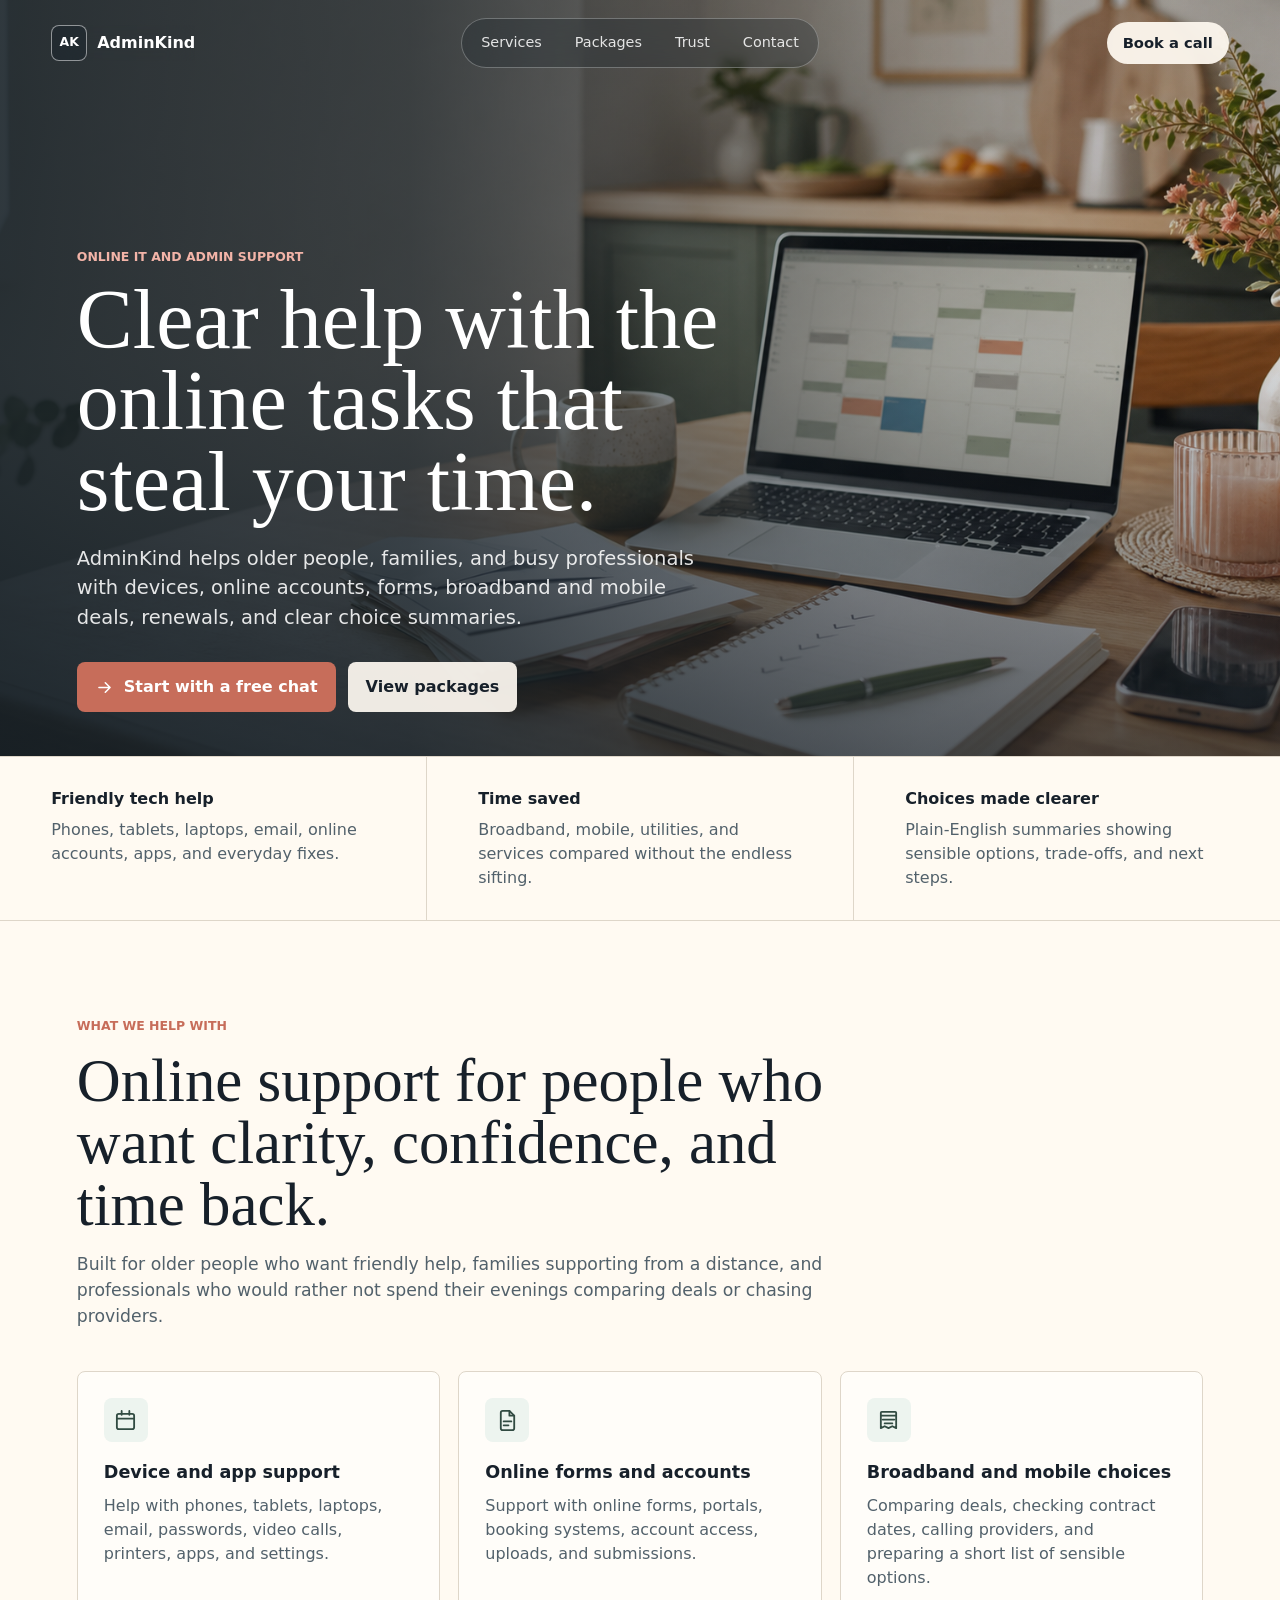
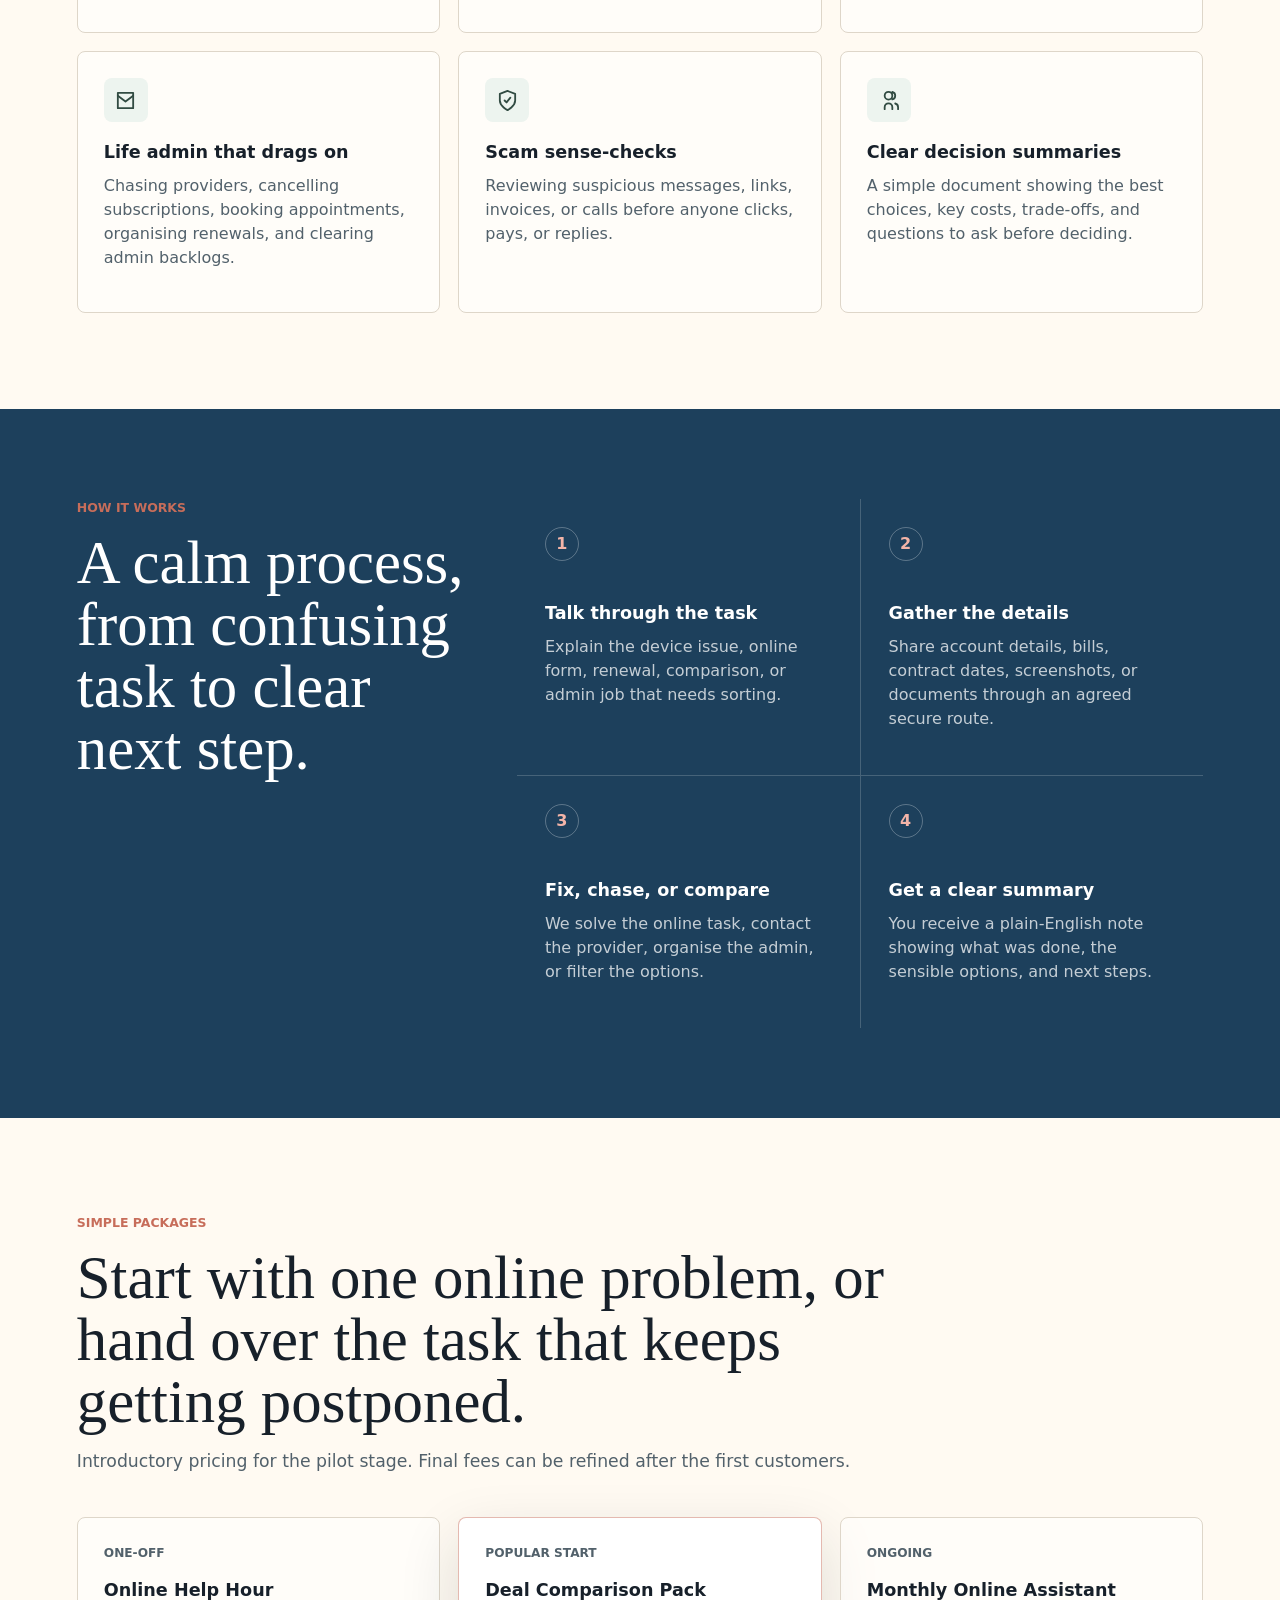
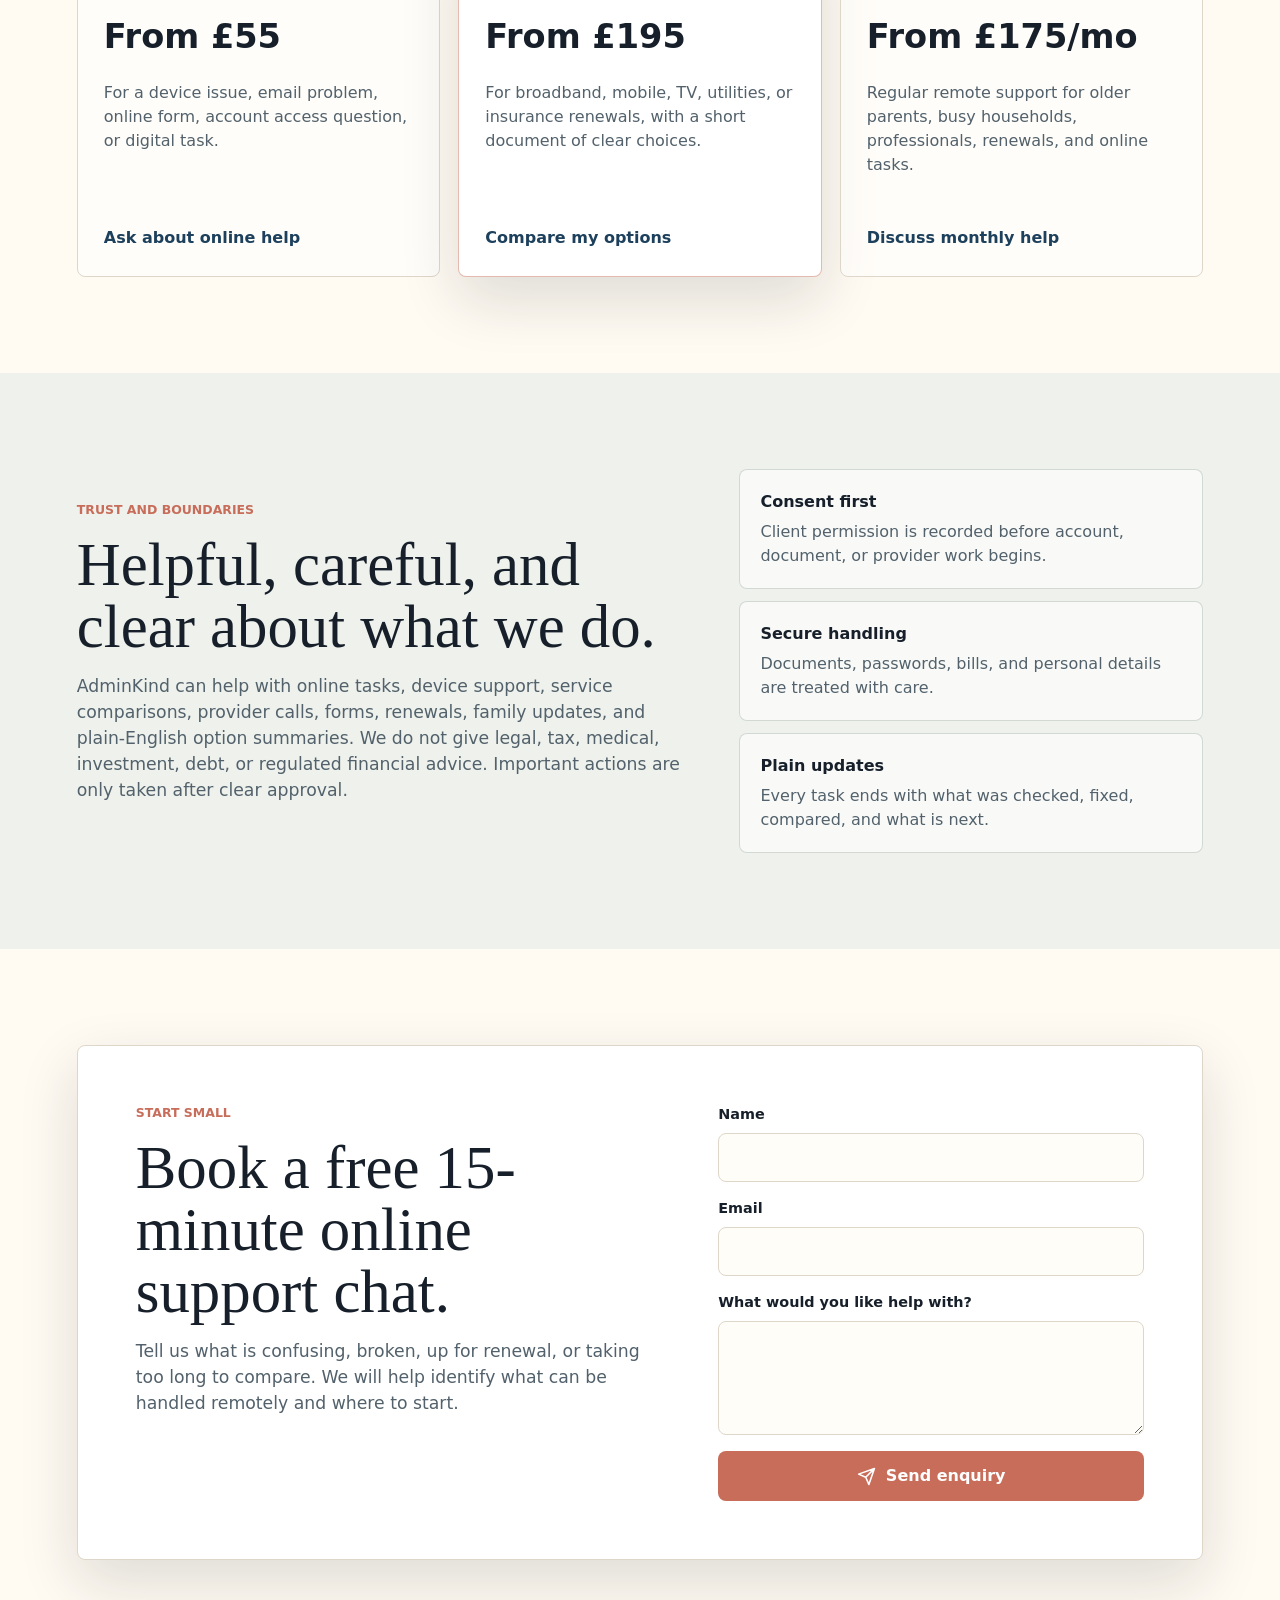
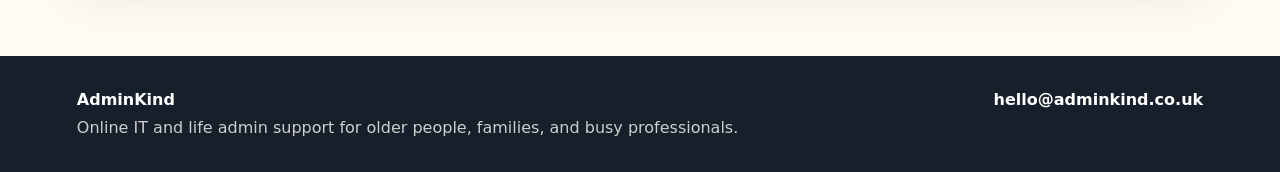
==== index.html @ 2eb8a272 "Add files via upload" ====
<!doctype html>
<html lang="en">
  <head>
    <meta charset="utf-8" />
    <meta name="viewport" content="width=device-width, initial-scale=1" />
    <meta
      name="description"
      content="AdminKind provides clear online IT and life admin support for older people, families, and busy professionals, helping with devices, online accounts, forms, broadband and mobile comparisons, renewals, and plain-English choice summaries."
    />
    <title>AdminKind | Online IT and life admin support</title>
    <link rel="stylesheet" href="styles.css" />
  </head>
  <body>
    <header class="site-header">
      <a class="brand" href="#top" aria-label="AdminKind home">
        <span class="brand-mark">AK</span>
        <span>AdminKind</span>
      </a>
      <nav class="nav-links" aria-label="Primary navigation">
        <a href="#services">Services</a>
        <a href="#packages">Packages</a>
        <a href="#trust">Trust</a>
        <a href="#contact">Contact</a>
      </nav>
      <a class="nav-cta" href="#contact">Book a call</a>
    </header>

    <main id="top">
      <section class="hero" aria-labelledby="hero-title">
        <div class="hero-media" aria-hidden="true">
          <img src="assets/hero-admin-workspace.png" alt="" />
        </div>
        <div class="hero-overlay"></div>
        <div class="hero-content">
          <p class="eyebrow">Online IT and admin support</p>
          <h1 id="hero-title">Clear help with the online tasks that steal your time.</h1>
          <p class="hero-copy">
            AdminKind helps older people, families, and busy professionals with devices,
            online accounts, forms, broadband and mobile deals, renewals, and clear choice summaries.
          </p>
          <div class="hero-actions" aria-label="Main actions">
            <a class="button primary" href="#contact">
              <svg viewBox="0 0 24 24" aria-hidden="true">
                <path d="M5 12h14M13 6l6 6-6 6" />
              </svg>
              Start with a free chat
            </a>
            <a class="button secondary" href="#packages">View packages</a>
          </div>
        </div>
      </section>

      <section class="intro-band" aria-label="Service summary">
        <div class="intro-item">
          <strong>Friendly tech help</strong>
          <span>Phones, tablets, laptops, email, online accounts, apps, and everyday fixes.</span>
        </div>
        <div class="intro-item">
          <strong>Time saved</strong>
          <span>Broadband, mobile, utilities, and services compared without the endless sifting.</span>
        </div>
        <div class="intro-item">
          <strong>Choices made clearer</strong>
          <span>Plain-English summaries showing sensible options, trade-offs, and next steps.</span>
        </div>
      </section>

      <section class="section" id="services">
        <div class="section-heading">
          <p class="eyebrow">What we help with</p>
          <h2>Online support for people who want clarity, confidence, and time back.</h2>
          <p>
            Built for older people who want friendly help, families supporting from a distance,
            and professionals who would rather not spend their evenings comparing deals or chasing providers.
          </p>
        </div>
        <div class="service-grid">
          <article class="service-card">
            <span class="service-icon">
              <svg viewBox="0 0 24 24" aria-hidden="true"><path d="M8 2v4M16 2v4M3 10h18M5 5h14a2 2 0 0 1 2 2v12a2 2 0 0 1-2 2H5a2 2 0 0 1-2-2V7a2 2 0 0 1 2-2Z" /></svg>
            </span>
            <h3>Device and app support</h3>
            <p>Help with phones, tablets, laptops, email, passwords, video calls, printers, apps, and settings.</p>
          </article>
          <article class="service-card">
            <span class="service-icon">
              <svg viewBox="0 0 24 24" aria-hidden="true"><path d="M14 2H7a2 2 0 0 0-2 2v16a2 2 0 0 0 2 2h10a2 2 0 0 0 2-2V7Z" /><path d="M14 2v5h5M8 13h8M8 17h5" /></svg>
            </span>
            <h3>Online forms and accounts</h3>
            <p>Support with online forms, portals, booking systems, account access, uploads, and submissions.</p>
          </article>
          <article class="service-card">
            <span class="service-icon">
              <svg viewBox="0 0 24 24" aria-hidden="true"><path d="M4 7h16M6 11h12M8 15h8M5 3h14a1 1 0 0 1 1 1v16l-4-2-4 2-4-2-4 2V4a1 1 0 0 1 1-1Z" /></svg>
            </span>
            <h3>Broadband and mobile choices</h3>
            <p>Comparing deals, checking contract dates, calling providers, and preparing a short list of sensible options.</p>
          </article>
          <article class="service-card">
            <span class="service-icon">
              <svg viewBox="0 0 24 24" aria-hidden="true"><path d="M4 4h16v16H4z" /><path d="m4 7 8 6 8-6" /></svg>
            </span>
            <h3>Life admin that drags on</h3>
            <p>Chasing providers, cancelling subscriptions, booking appointments, organising renewals, and clearing admin backlogs.</p>
          </article>
          <article class="service-card">
            <span class="service-icon">
              <svg viewBox="0 0 24 24" aria-hidden="true"><path d="M12 22s8-4 8-10V5l-8-3-8 3v7c0 6 8 10 8 10Z" /><path d="m9 12 2 2 4-5" /></svg>
            </span>
            <h3>Scam sense-checks</h3>
            <p>Reviewing suspicious messages, links, invoices, or calls before anyone clicks, pays, or replies.</p>
          </article>
          <article class="service-card">
            <span class="service-icon">
              <svg viewBox="0 0 24 24" aria-hidden="true"><path d="M16 21v-2a4 4 0 0 0-8 0v2M12 11a4 4 0 1 0 0-8 4 4 0 0 0 0 8ZM22 21v-2a4 4 0 0 0-3-3.87M16 3.13a4 4 0 0 1 0 7.75" /></svg>
            </span>
            <h3>Clear decision summaries</h3>
            <p>A simple document showing the best choices, key costs, trade-offs, and questions to ask before deciding.</p>
          </article>
        </div>
      </section>

      <section class="process-band" aria-labelledby="process-title">
        <div class="section-heading compact">
          <p class="eyebrow">How it works</p>
          <h2 id="process-title">A calm process, from confusing task to clear next step.</h2>
        </div>
        <div class="steps">
          <div class="step">
            <span>1</span>
            <h3>Talk through the task</h3>
            <p>Explain the device issue, online form, renewal, comparison, or admin job that needs sorting.</p>
          </div>
          <div class="step">
            <span>2</span>
            <h3>Gather the details</h3>
            <p>Share account details, bills, contract dates, screenshots, or documents through an agreed secure route.</p>
          </div>
          <div class="step">
            <span>3</span>
            <h3>Fix, chase, or compare</h3>
            <p>We solve the online task, contact the provider, organise the admin, or filter the options.</p>
          </div>
          <div class="step">
            <span>4</span>
            <h3>Get a clear summary</h3>
            <p>You receive a plain-English note showing what was done, the sensible options, and next steps.</p>
          </div>
        </div>
      </section>

      <section class="section" id="packages">
        <div class="section-heading">
          <p class="eyebrow">Simple packages</p>
          <h2>Start with one online problem, or hand over the task that keeps getting postponed.</h2>
          <p>Introductory pricing for the pilot stage. Final fees can be refined after the first customers.</p>
        </div>
        <div class="pricing-grid">
          <article class="price-card">
            <p class="package-label">One-off</p>
            <h3>Online Help Hour</h3>
            <p class="price">From £55</p>
            <p>For a device issue, email problem, online form, account access question, or digital task.</p>
            <a class="text-link" href="#contact">Ask about online help</a>
          </article>
          <article class="price-card featured">
            <p class="package-label">Popular start</p>
            <h3>Deal Comparison Pack</h3>
            <p class="price">From £195</p>
            <p>For broadband, mobile, TV, utilities, or insurance renewals, with a short document of clear choices.</p>
            <a class="text-link" href="#contact">Compare my options</a>
          </article>
          <article class="price-card">
            <p class="package-label">Ongoing</p>
            <h3>Monthly Online Assistant</h3>
            <p class="price">From £175/mo</p>
            <p>Regular remote support for older parents, busy households, professionals, renewals, and online tasks.</p>
            <a class="text-link" href="#contact">Discuss monthly help</a>
          </article>
        </div>
      </section>

      <section class="trust-band" id="trust">
        <div class="trust-copy">
          <p class="eyebrow">Trust and boundaries</p>
          <h2>Helpful, careful, and clear about what we do.</h2>
          <p>
            AdminKind can help with online tasks, device support, service comparisons, provider calls,
            forms, renewals, family updates, and plain-English option summaries. We do not give legal, tax, medical,
            investment, debt, or regulated financial advice. Important actions are only taken after clear approval.
          </p>
        </div>
        <div class="trust-list" aria-label="Trust principles">
          <div>
            <strong>Consent first</strong>
            <span>Client permission is recorded before account, document, or provider work begins.</span>
          </div>
          <div>
            <strong>Secure handling</strong>
            <span>Documents, passwords, bills, and personal details are treated with care.</span>
          </div>
          <div>
            <strong>Plain updates</strong>
            <span>Every task ends with what was checked, fixed, compared, and what is next.</span>
          </div>
        </div>
      </section>

      <section class="section contact-section" id="contact">
        <div class="contact-panel">
          <div>
            <p class="eyebrow">Start small</p>
            <h2>Book a free 15-minute online support chat.</h2>
            <p>
              Tell us what is confusing, broken, up for renewal, or taking too long to compare.
              We will help identify what can be handled remotely and where to start.
            </p>
          </div>
          <form class="contact-form" action="mailto:hello@adminkind.co.uk" method="post" enctype="text/plain">
            <label>
              Name
              <input type="text" name="name" autocomplete="name" required />
            </label>
            <label>
              Email
              <input type="email" name="email" autocomplete="email" required />
            </label>
            <label>
              What would you like help with?
              <textarea name="message" rows="4" required></textarea>
            </label>
            <button class="button primary" type="submit">
              <svg viewBox="0 0 24 24" aria-hidden="true">
                <path d="M22 2 11 13M22 2l-7 20-4-9-9-4Z" />
              </svg>
              Send enquiry
            </button>
          </form>
        </div>
      </section>
    </main>

    <footer class="site-footer">
      <div>
        <strong>AdminKind</strong>
        <span>Online IT and life admin support for older people, families, and busy professionals.</span>
      </div>
      <a href="mailto:hello@adminkind.co.uk">hello@adminkind.co.uk</a>
    </footer>
  </body>
</html>
---- styles.css ----
:root {
  --ink: #17202a;
  --muted: #52616b;
  --soft: #f5f1eb;
  --paper: #fffaf2;
  --sage: #637c70;
  --sage-dark: #314b42;
  --blue: #1d405c;
  --coral: #c76d5a;
  --line: #ded6c9;
  --white: #ffffff;
  --shadow: 0 22px 60px rgba(23, 32, 42, 0.14);
}

* {
  box-sizing: border-box;
}

html {
  scroll-behavior: smooth;
}

body {
  margin: 0;
  color: var(--ink);
  background: var(--paper);
  font-family: Inter, ui-sans-serif, system-ui, -apple-system, BlinkMacSystemFont, "Segoe UI", sans-serif;
  line-height: 1.5;
}

img,
svg {
  display: block;
}

a {
  color: inherit;
  text-decoration: none;
}

.site-header {
  position: fixed;
  top: 0;
  left: 0;
  z-index: 10;
  display: grid;
  grid-template-columns: 1fr auto 1fr;
  align-items: center;
  width: 100%;
  padding: 18px clamp(18px, 4vw, 54px);
  color: var(--white);
}

.brand,
.nav-links,
.nav-cta {
  backdrop-filter: blur(16px);
}

.brand {
  justify-self: start;
  display: inline-flex;
  align-items: center;
  gap: 10px;
  font-weight: 750;
}

.brand-mark {
  display: grid;
  place-items: center;
  width: 36px;
  height: 36px;
  border: 1px solid rgba(255, 255, 255, 0.5);
  background: rgba(23, 32, 42, 0.38);
  border-radius: 8px;
  font-size: 0.78rem;
}

.nav-links {
  display: flex;
  gap: 5px;
  padding: 5px;
  border: 1px solid rgba(255, 255, 255, 0.28);
  background: rgba(23, 32, 42, 0.28);
  border-radius: 999px;
}

.nav-links a {
  padding: 8px 14px;
  border-radius: 999px;
  color: rgba(255, 255, 255, 0.86);
  font-size: 0.9rem;
}

.nav-links a:hover {
  background: rgba(255, 255, 255, 0.16);
  color: var(--white);
}

.nav-cta {
  justify-self: end;
  padding: 10px 16px;
  background: rgba(255, 250, 242, 0.93);
  color: var(--ink);
  border-radius: 999px;
  font-size: 0.92rem;
  font-weight: 750;
}

.hero {
  position: relative;
  display: grid;
  align-items: end;
  min-height: 84vh;
  padding: 124px clamp(20px, 6vw, 82px) 44px;
  overflow: hidden;
  isolation: isolate;
}

.hero-media,
.hero-media img,
.hero-overlay {
  position: absolute;
  inset: 0;
}

.hero-media {
  z-index: -3;
}

.hero-media img {
  width: 100%;
  height: 100%;
  object-fit: cover;
}

.hero-overlay {
  z-index: -2;
  background:
    linear-gradient(90deg, rgba(20, 30, 36, 0.88) 0%, rgba(20, 30, 36, 0.76) 32%, rgba(20, 30, 36, 0.28) 72%, rgba(20, 30, 36, 0.14) 100%),
    linear-gradient(0deg, rgba(23, 32, 42, 0.62), rgba(23, 32, 42, 0.04) 52%);
}

.hero-content {
  max-width: 760px;
  color: var(--white);
}

.eyebrow {
  margin: 0 0 14px;
  color: var(--coral);
  font-size: 0.78rem;
  font-weight: 800;
  letter-spacing: 0;
  text-transform: uppercase;
}

.hero .eyebrow {
  color: #f3b4a8;
}

h1,
h2,
h3,
p {
  margin-top: 0;
}

h1 {
  max-width: 700px;
  margin-bottom: 22px;
  font-family: Georgia, "Times New Roman", serif;
  font-size: 5.25rem;
  line-height: 0.96;
  font-weight: 500;
}

h2 {
  margin-bottom: 16px;
  font-family: Georgia, "Times New Roman", serif;
  font-size: 3.8rem;
  line-height: 1.02;
  font-weight: 500;
}

h3 {
  margin-bottom: 10px;
  font-size: 1.1rem;
  line-height: 1.25;
}

.hero-copy {
  max-width: 650px;
  margin-bottom: 30px;
  color: rgba(255, 255, 255, 0.88);
  font-size: 1.22rem;
}

.hero-actions {
  display: flex;
  flex-wrap: wrap;
  gap: 12px;
}

.button {
  display: inline-flex;
  align-items: center;
  justify-content: center;
  gap: 10px;
  min-height: 48px;
  padding: 13px 18px;
  border: 0;
  border-radius: 8px;
  font: inherit;
  font-weight: 800;
  cursor: pointer;
}

.button svg {
  width: 19px;
  height: 19px;
  fill: none;
  stroke: currentColor;
  stroke-width: 2;
  stroke-linecap: round;
  stroke-linejoin: round;
  flex: 0 0 auto;
}

.button.primary {
  background: var(--coral);
  color: var(--white);
}

.button.primary:hover {
  background: #b75f4e;
}

.button.secondary {
  background: rgba(255, 250, 242, 0.92);
  color: var(--ink);
}

.intro-band {
  display: grid;
  grid-template-columns: repeat(3, 1fr);
  gap: 1px;
  background: var(--line);
  border-top: 1px solid var(--line);
  border-bottom: 1px solid var(--line);
}

.intro-item {
  min-height: 132px;
  padding: 30px clamp(20px, 4vw, 54px);
  background: var(--paper);
}

.intro-item strong,
.intro-item span {
  display: block;
}

.intro-item strong {
  margin-bottom: 7px;
  font-size: 1rem;
}

.intro-item span {
  color: var(--muted);
}

.section {
  padding: 96px clamp(20px, 6vw, 82px);
}

.section-heading {
  max-width: 820px;
  margin-bottom: 42px;
}

.section-heading p:not(.eyebrow) {
  color: var(--muted);
  font-size: 1.08rem;
}

.section-heading.compact {
  margin-bottom: 0;
}

.service-grid {
  display: grid;
  grid-template-columns: repeat(3, minmax(0, 1fr));
  gap: 18px;
}

.service-card,
.price-card {
  padding: 26px;
  border: 1px solid var(--line);
  background: rgba(255, 255, 255, 0.48);
  border-radius: 8px;
}

.service-card p,
.price-card p {
  color: var(--muted);
}

.service-icon {
  display: grid;
  place-items: center;
  width: 44px;
  height: 44px;
  margin-bottom: 20px;
  border-radius: 8px;
  background: #edf4ef;
  color: var(--sage-dark);
}

.service-icon svg {
  width: 23px;
  height: 23px;
  fill: none;
  stroke: currentColor;
  stroke-width: 1.9;
  stroke-linecap: round;
  stroke-linejoin: round;
}

.process-band {
  display: grid;
  grid-template-columns: minmax(260px, 0.8fr) minmax(0, 1.4fr);
  gap: 48px;
  padding: 90px clamp(20px, 6vw, 82px);
  background: var(--blue);
  color: var(--white);
}

.process-band .section-heading p:not(.eyebrow) {
  color: rgba(255, 255, 255, 0.75);
}

.steps {
  display: grid;
  grid-template-columns: repeat(2, minmax(0, 1fr));
  gap: 1px;
  background: rgba(255, 255, 255, 0.18);
}

.step {
  min-height: 210px;
  padding: 28px;
  background: var(--blue);
}

.step span {
  display: grid;
  place-items: center;
  width: 34px;
  height: 34px;
  margin-bottom: 42px;
  border: 1px solid rgba(255, 255, 255, 0.28);
  border-radius: 50%;
  color: #f3b4a8;
  font-weight: 850;
}

.step p {
  color: rgba(255, 255, 255, 0.74);
}

.pricing-grid {
  display: grid;
  grid-template-columns: repeat(3, minmax(0, 1fr));
  gap: 18px;
  align-items: stretch;
}

.price-card {
  display: flex;
  flex-direction: column;
  min-height: 360px;
}

.price-card.featured {
  background: var(--white);
  border-color: rgba(199, 109, 90, 0.48);
  box-shadow: var(--shadow);
}

.package-label {
  margin-bottom: 18px;
  color: var(--coral);
  font-size: 0.76rem;
  font-weight: 850;
  letter-spacing: 0;
  text-transform: uppercase;
}

.price {
  margin-bottom: 18px;
  color: var(--ink) !important;
  font-size: 2.1rem;
  font-weight: 800;
}

.text-link {
  display: inline-flex;
  margin-top: auto;
  color: var(--blue);
  font-weight: 800;
}

.text-link:hover {
  color: var(--coral);
}

.trust-band {
  display: grid;
  grid-template-columns: minmax(0, 1.05fr) minmax(280px, 0.8fr);
  gap: 54px;
  align-items: center;
  padding: 96px clamp(20px, 6vw, 82px);
  background: #eef1ec;
}

.trust-copy {
  max-width: 760px;
}

.trust-copy p:not(.eyebrow) {
  color: var(--muted);
  font-size: 1.08rem;
}

.trust-list {
  display: grid;
  gap: 12px;
}

.trust-list div {
  padding: 20px;
  background: rgba(255, 255, 255, 0.64);
  border: 1px solid rgba(99, 124, 112, 0.26);
  border-radius: 8px;
}

.trust-list strong,
.trust-list span {
  display: block;
}

.trust-list strong {
  margin-bottom: 6px;
}

.trust-list span {
  color: var(--muted);
}

.contact-section {
  background: var(--paper);
}

.contact-panel {
  display: grid;
  grid-template-columns: minmax(0, 0.9fr) minmax(300px, 0.72fr);
  gap: 50px;
  align-items: start;
  padding: clamp(24px, 5vw, 58px);
  background: var(--white);
  border: 1px solid var(--line);
  border-radius: 8px;
  box-shadow: var(--shadow);
}

.contact-panel p:not(.eyebrow) {
  color: var(--muted);
  font-size: 1.08rem;
}

.contact-form {
  display: grid;
  gap: 16px;
}

.contact-form label {
  display: grid;
  gap: 7px;
  color: var(--ink);
  font-size: 0.9rem;
  font-weight: 750;
}

.contact-form input,
.contact-form textarea {
  width: 100%;
  border: 1px solid var(--line);
  border-radius: 8px;
  padding: 13px 14px;
  color: var(--ink);
  background: #fffdf8;
  font: inherit;
}

.contact-form input:focus,
.contact-form textarea:focus {
  border-color: var(--sage);
  outline: 3px solid rgba(99, 124, 112, 0.18);
}

.site-footer {
  display: flex;
  justify-content: space-between;
  gap: 20px;
  padding: 32px clamp(20px, 6vw, 82px);
  color: rgba(255, 255, 255, 0.78);
  background: var(--ink);
}

.site-footer div {
  display: grid;
  gap: 4px;
}

.site-footer strong {
  color: var(--white);
}

.site-footer a {
  color: var(--white);
  font-weight: 750;
}

@media (max-width: 900px) {
  .site-header {
    grid-template-columns: 1fr auto;
  }

  .nav-links {
    display: none;
  }

  .hero {
    min-height: 84vh;
    padding-top: 120px;
  }

  h1 {
    font-size: 4.35rem;
  }

  h2 {
    font-size: 3rem;
  }

  .hero-overlay {
    background:
      linear-gradient(90deg, rgba(20, 30, 36, 0.9) 0%, rgba(20, 30, 36, 0.74) 60%, rgba(20, 30, 36, 0.38) 100%),
      linear-gradient(0deg, rgba(23, 32, 42, 0.72), rgba(23, 32, 42, 0.06) 52%);
  }

  .intro-band,
  .service-grid,
  .process-band,
  .pricing-grid,
  .trust-band,
  .contact-panel {
    grid-template-columns: 1fr;
  }

  .process-band {
    gap: 28px;
  }
}

@media (max-width: 620px) {
  .site-header {
    padding: 14px 16px;
  }

  .brand {
    font-size: 0.95rem;
  }

  .brand-mark {
    width: 32px;
    height: 32px;
  }

  .nav-cta {
    padding: 9px 12px;
    font-size: 0.86rem;
  }

  .hero {
    min-height: 84vh;
    padding: 112px 18px 48px;
  }

  h1 {
    font-size: 3rem;
  }

  h2 {
    font-size: 2.15rem;
  }

  .hero-actions,
  .button {
    width: 100%;
  }

  .section,
  .process-band,
  .trust-band {
    padding: 68px 18px;
  }

  .intro-item {
    min-height: auto;
    padding: 24px 18px;
  }

  .service-card,
  .price-card,
  .step {
    padding: 22px;
  }

  .steps {
    grid-template-columns: 1fr;
  }

  .step {
    min-height: auto;
  }

  .step span {
    margin-bottom: 24px;
  }

  .contact-panel {
    padding: 22px;
  }

  .site-footer {
    display: grid;
  }
}
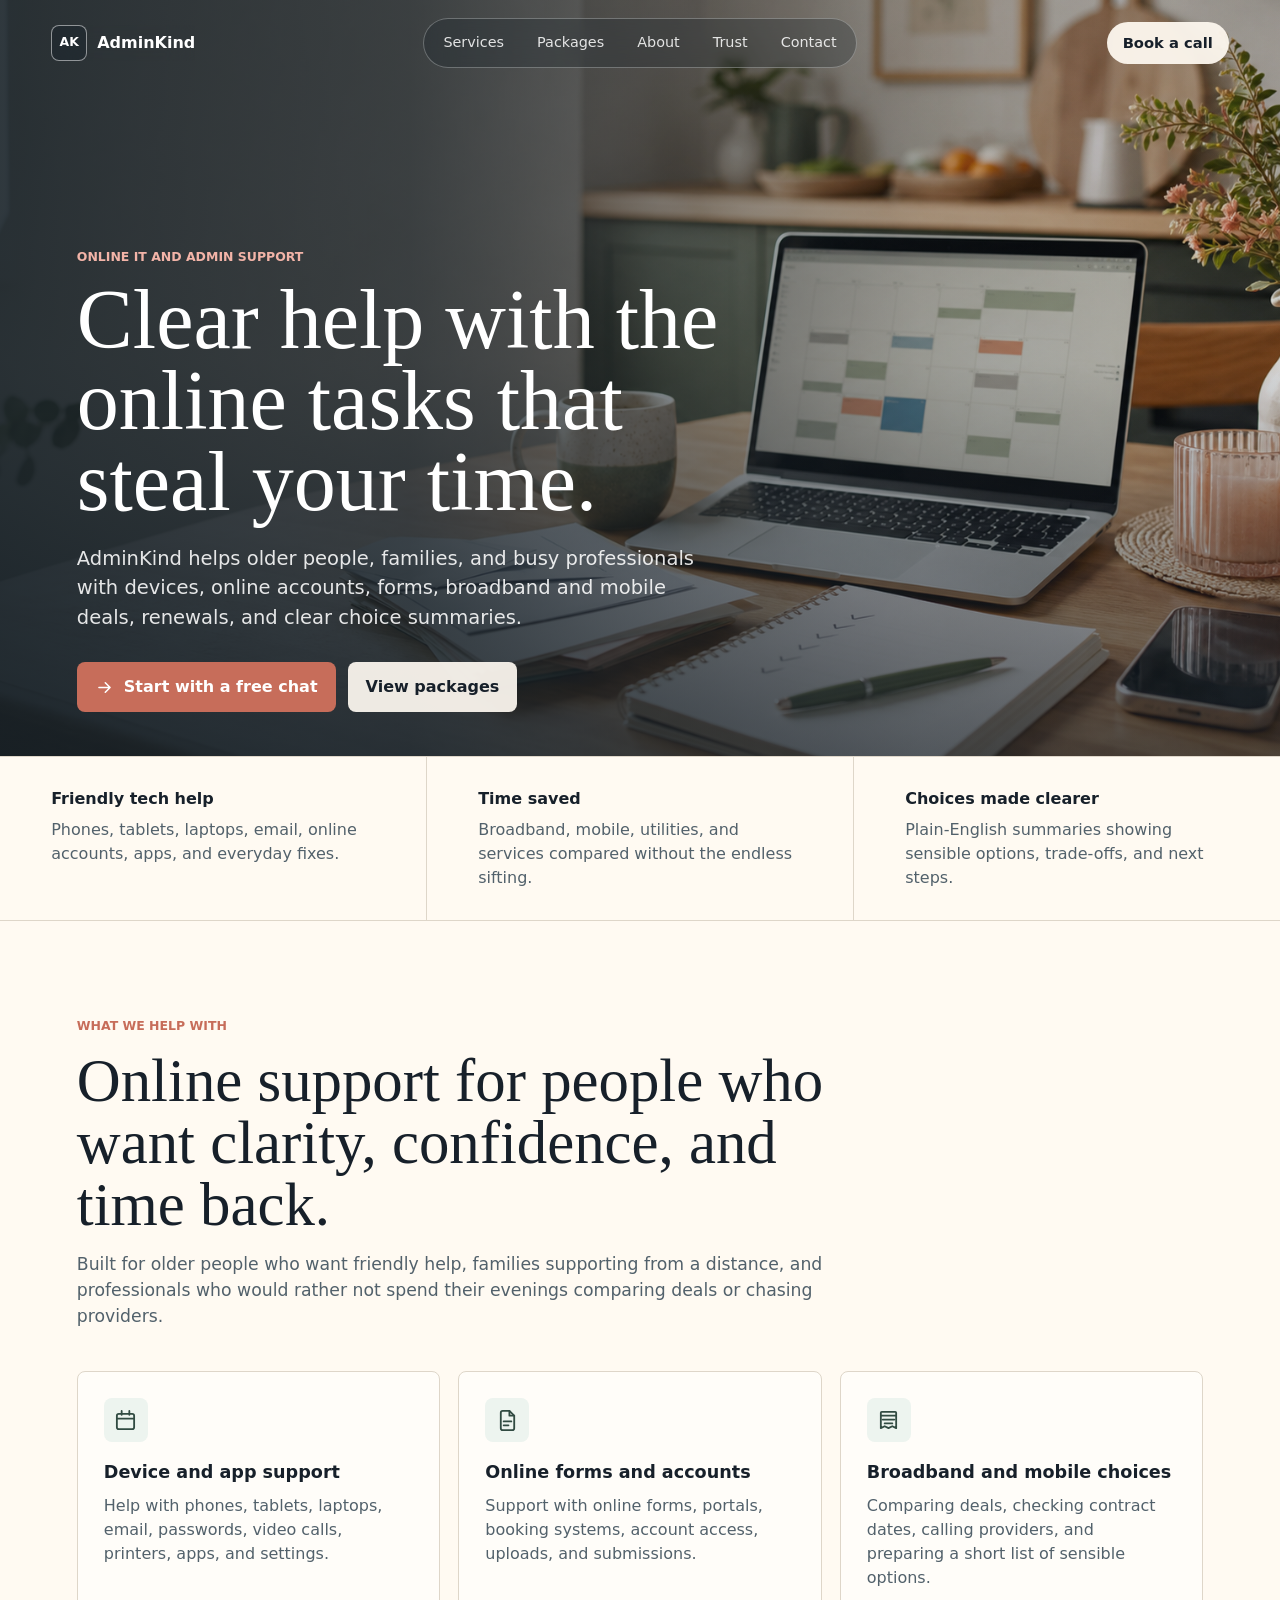
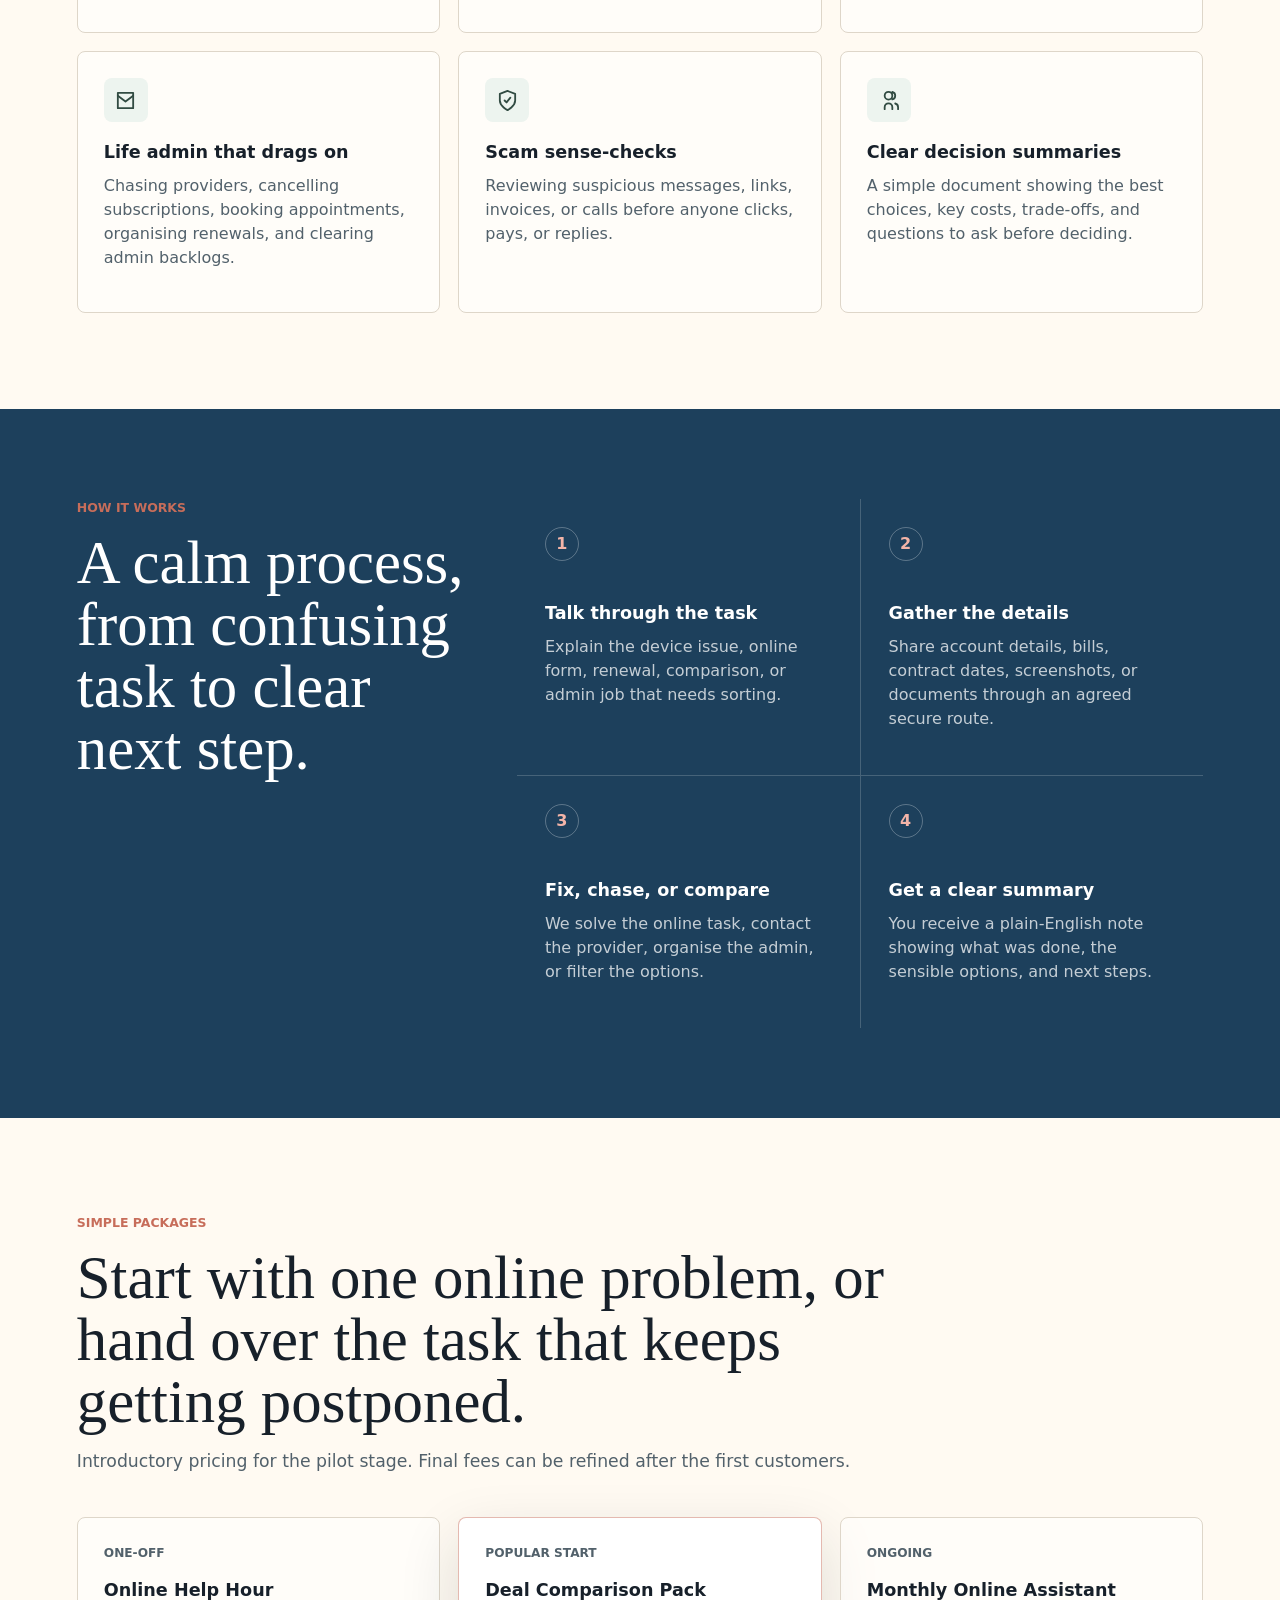
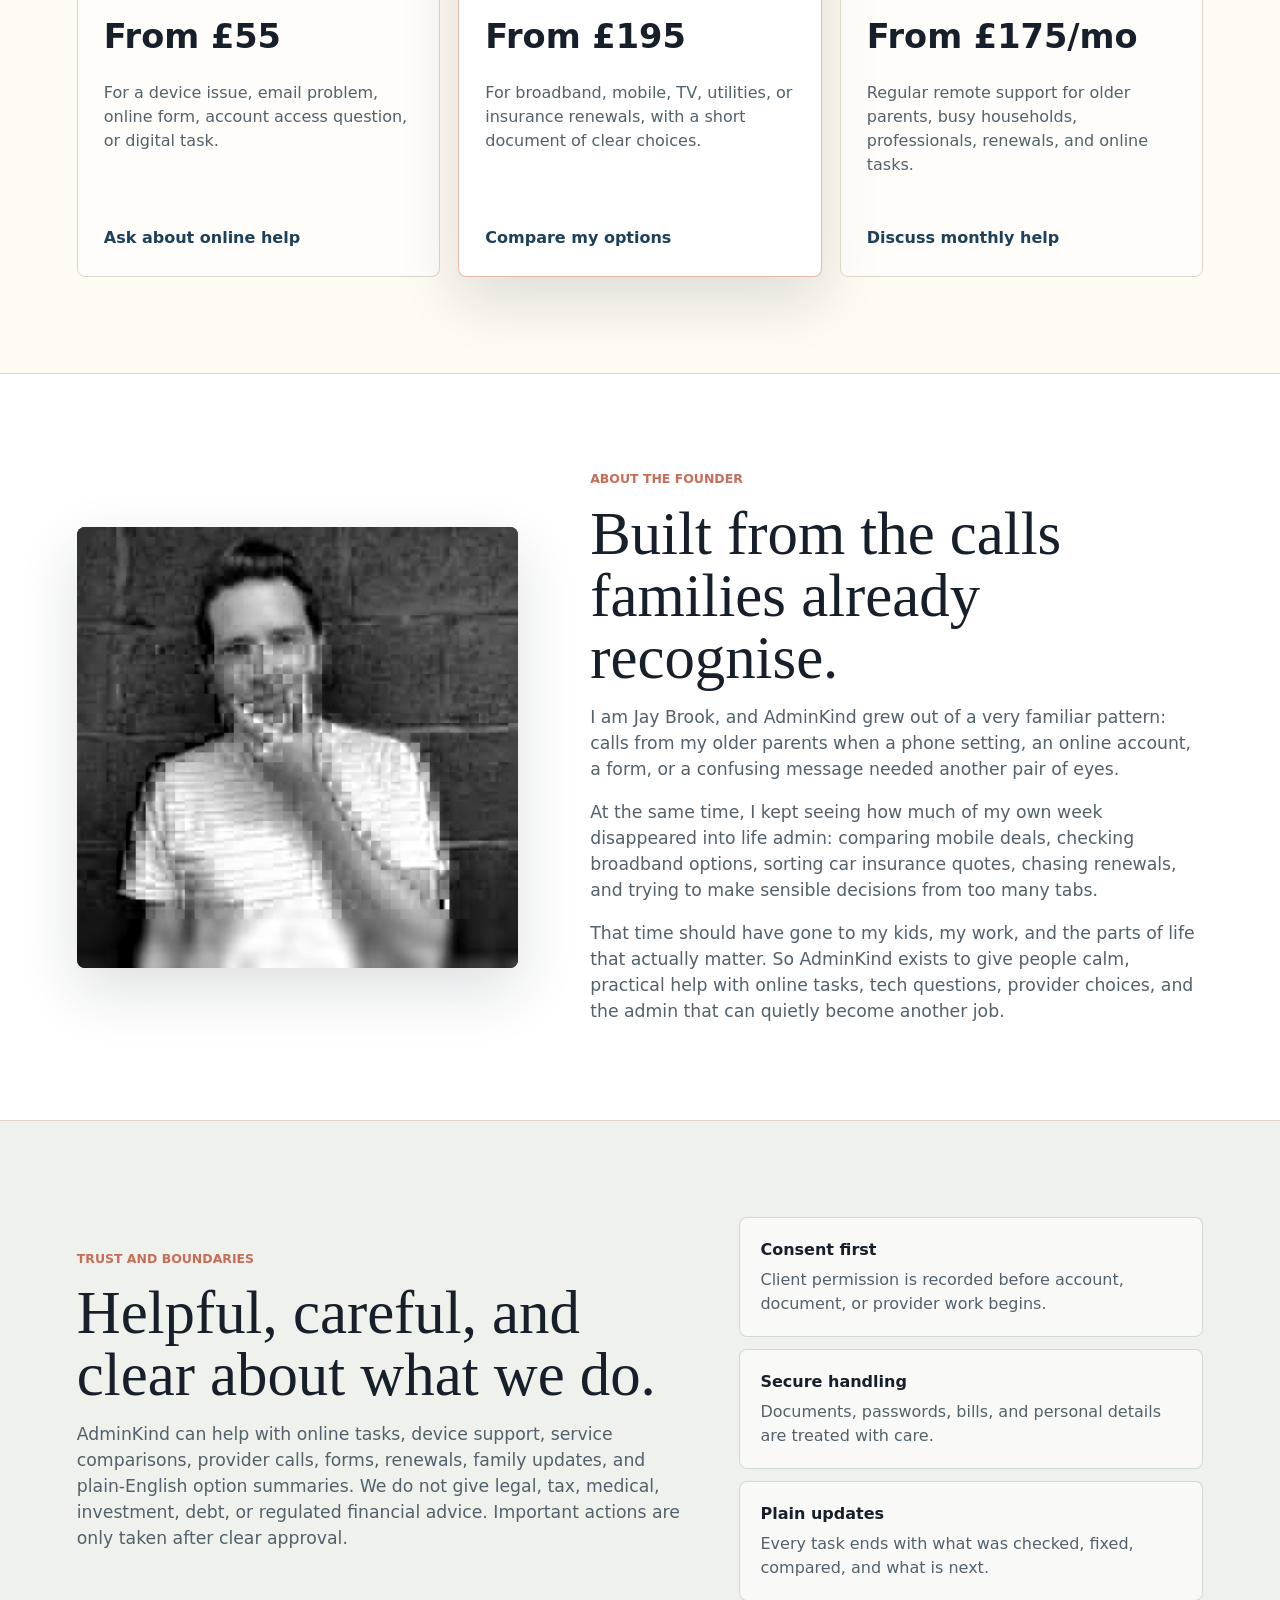
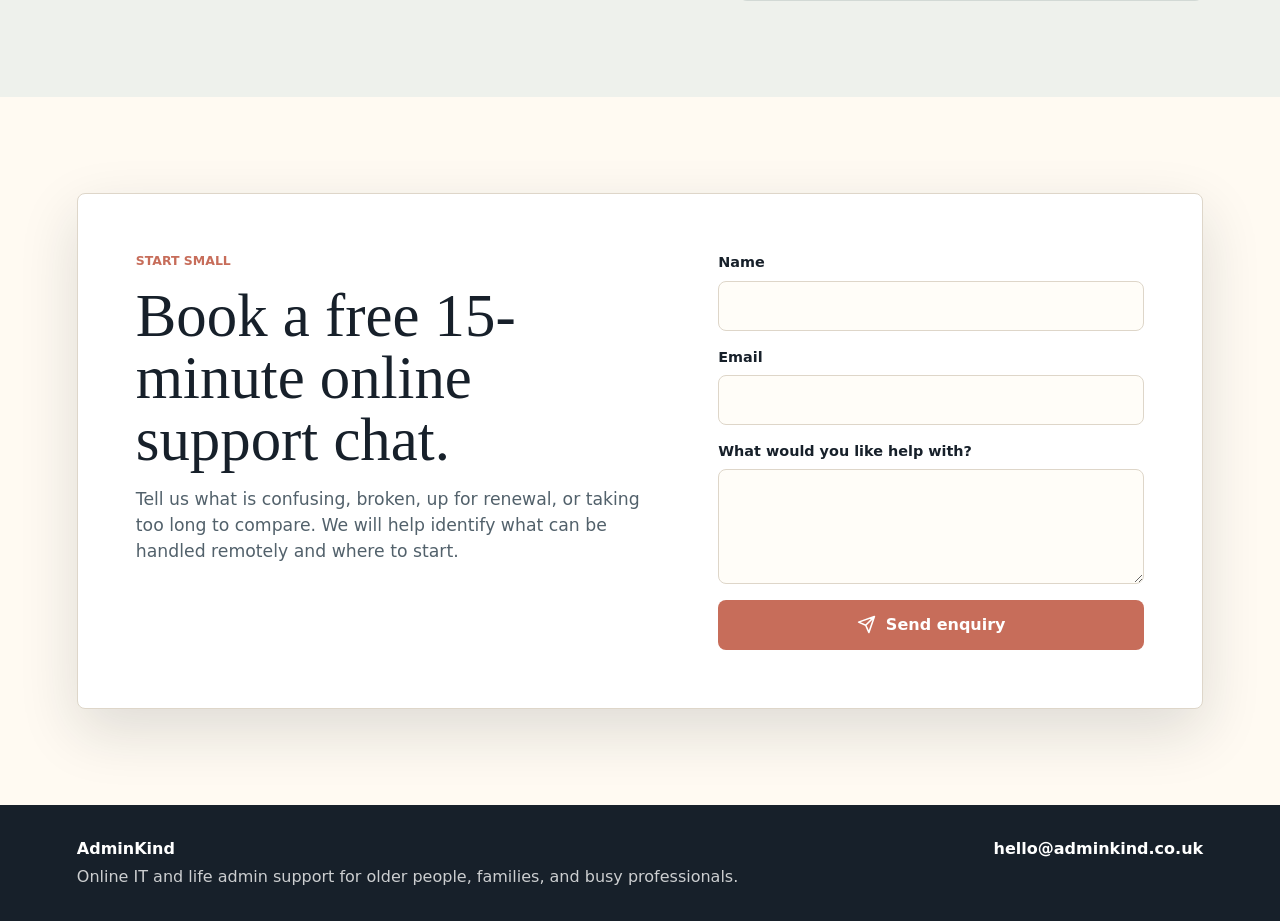
==== commit c443966f: "Add founder story section" ====
--- a/index.html
+++ b/index.html
@@ -19,6 +19,7 @@
       <nav class="nav-links" aria-label="Primary navigation">
         <a href="#services">Services</a>
         <a href="#packages">Packages</a>
+        <a href="#about">About</a>
         <a href="#trust">Trust</a>
         <a href="#contact">Contact</a>
       </nav>
@@ -177,6 +178,31 @@
             <p>Regular remote support for older parents, busy households, professionals, renewals, and online tasks.</p>
             <a class="text-link" href="#contact">Discuss monthly help</a>
           </article>
+        </div>
+      </section>
+
+      <section class="about-section" id="about" aria-labelledby="about-title">
+        <div class="about-photo">
+          <img src="assets/jay-brook.jpeg" alt="Jay Brook, founder of AdminKind" />
+        </div>
+        <div class="about-copy">
+          <p class="eyebrow">About the founder</p>
+          <h2 id="about-title">Built from the calls families already recognise.</h2>
+          <p>
+            I am Jay Brook, and AdminKind grew out of a very familiar pattern: calls from my older
+            parents when a phone setting, an online account, a form, or a confusing message needed
+            another pair of eyes.
+          </p>
+          <p>
+            At the same time, I kept seeing how much of my own week disappeared into life admin:
+            comparing mobile deals, checking broadband options, sorting car insurance quotes,
+            chasing renewals, and trying to make sensible decisions from too many tabs.
+          </p>
+          <p>
+            That time should have gone to my kids, my work, and the parts of life that actually
+            matter. So AdminKind exists to give people calm, practical help with online tasks,
+            tech questions, provider choices, and the admin that can quietly become another job.
+          </p>
         </div>
       </section>
 
--- a/styles.css
+++ b/styles.css
@@ -416,6 +416,44 @@
   color: var(--coral);
 }
 
+.about-section {
+  display: grid;
+  grid-template-columns: minmax(260px, 0.72fr) minmax(0, 1fr);
+  gap: clamp(28px, 6vw, 72px);
+  align-items: center;
+  padding: 96px clamp(20px, 6vw, 82px);
+  background: var(--white);
+  border-top: 1px solid var(--line);
+  border-bottom: 1px solid var(--line);
+}
+
+.about-photo {
+  overflow: hidden;
+  border-radius: 8px;
+  background: var(--ink);
+  box-shadow: var(--shadow);
+}
+
+.about-photo img {
+  width: 100%;
+  aspect-ratio: 1;
+  object-fit: cover;
+  filter: grayscale(100%);
+}
+
+.about-copy {
+  max-width: 780px;
+}
+
+.about-copy p:not(.eyebrow) {
+  color: var(--muted);
+  font-size: 1.08rem;
+}
+
+.about-copy p:last-child {
+  margin-bottom: 0;
+}
+
 .trust-band {
   display: grid;
   grid-template-columns: minmax(0, 1.05fr) minmax(280px, 0.8fr);
@@ -565,6 +603,7 @@
   .service-grid,
   .process-band,
   .pricing-grid,
+  .about-section,
   .trust-band,
   .contact-panel {
     grid-template-columns: 1fr;
@@ -614,6 +653,7 @@
 
   .section,
   .process-band,
+  .about-section,
   .trust-band {
     padding: 68px 18px;
   }
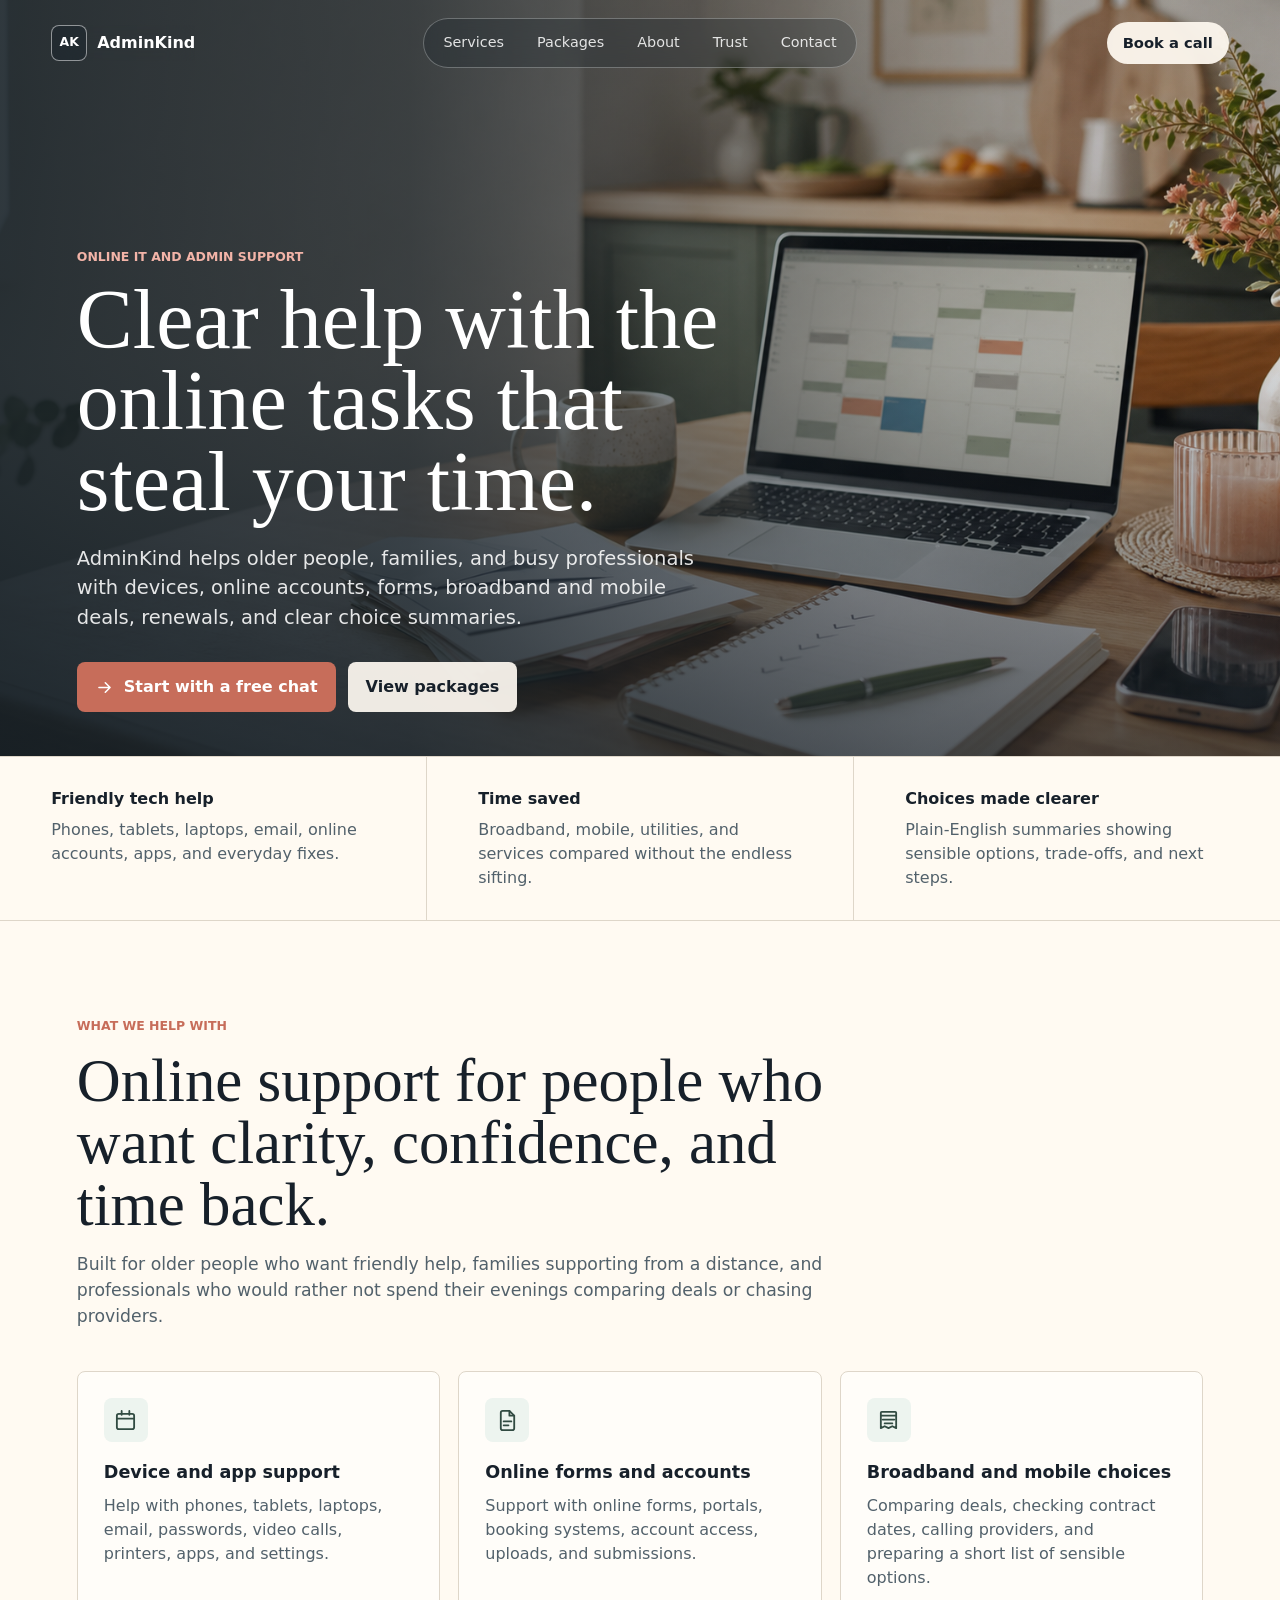
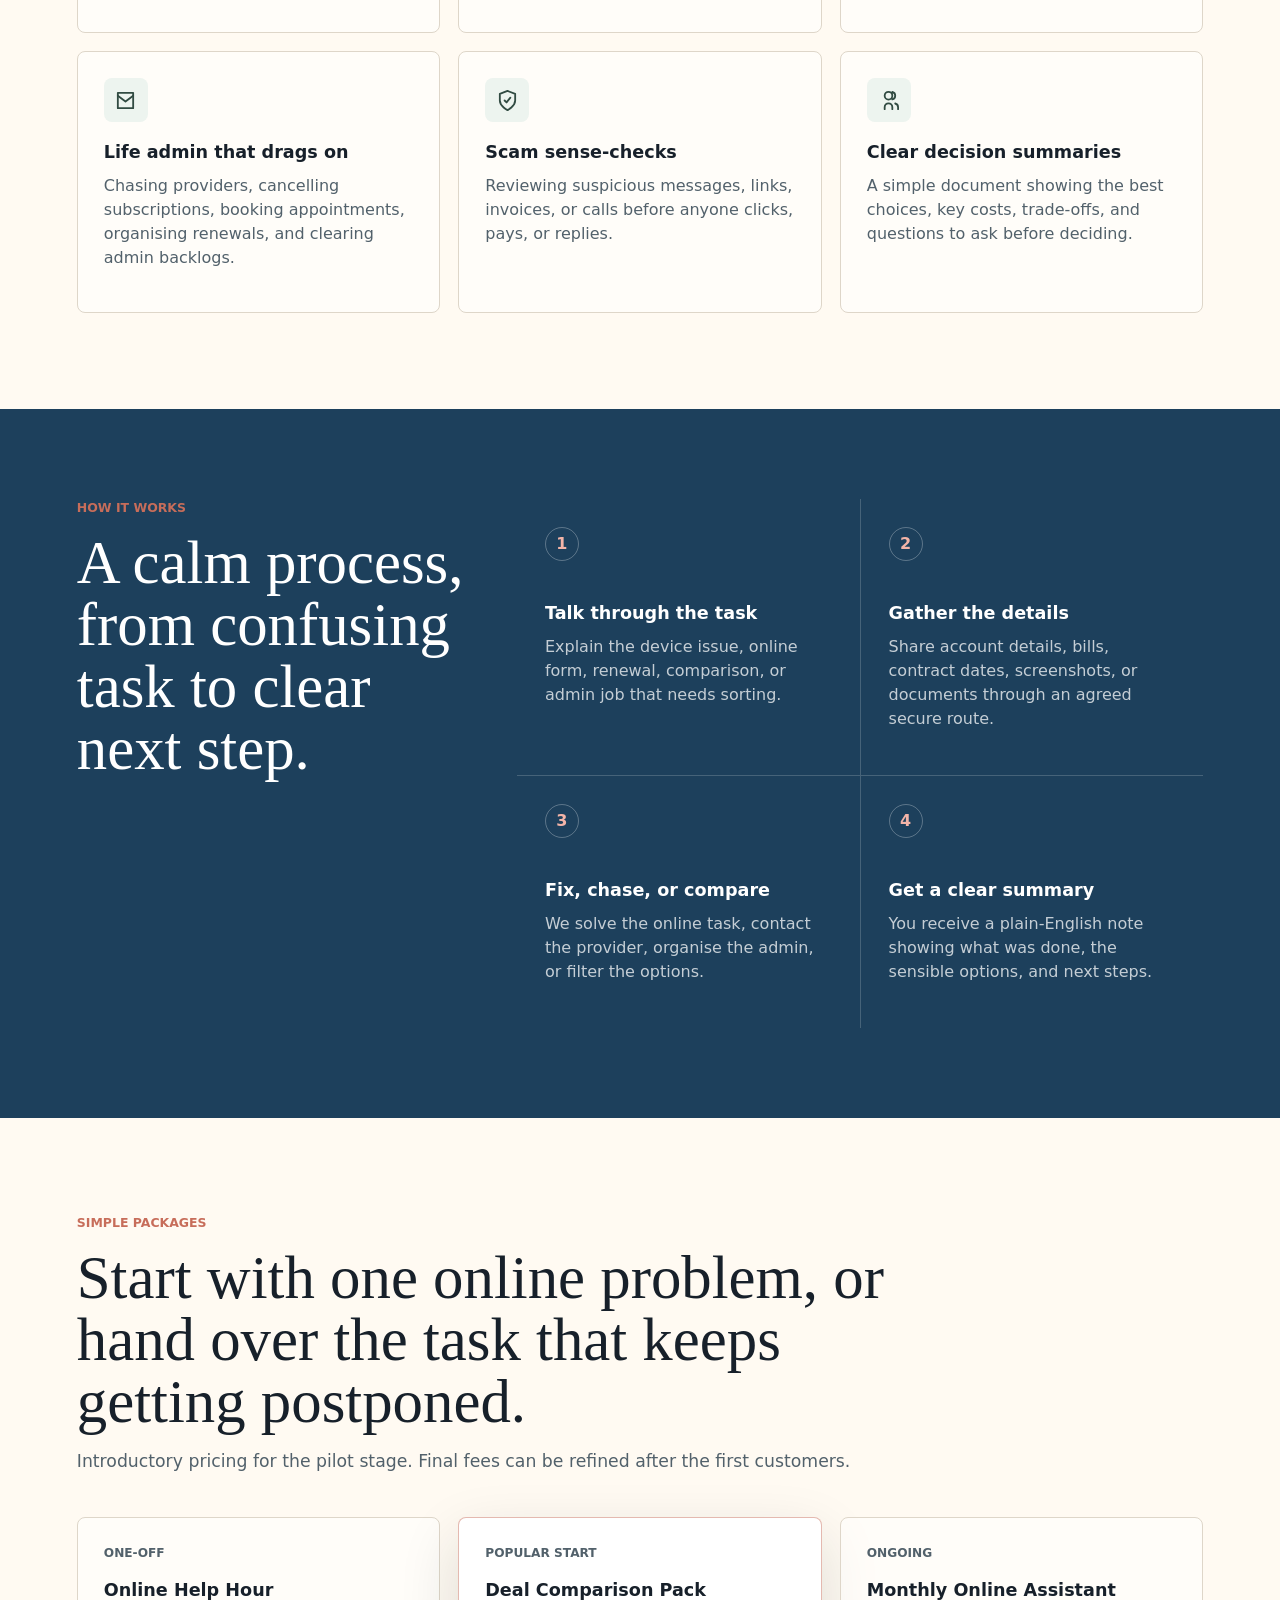
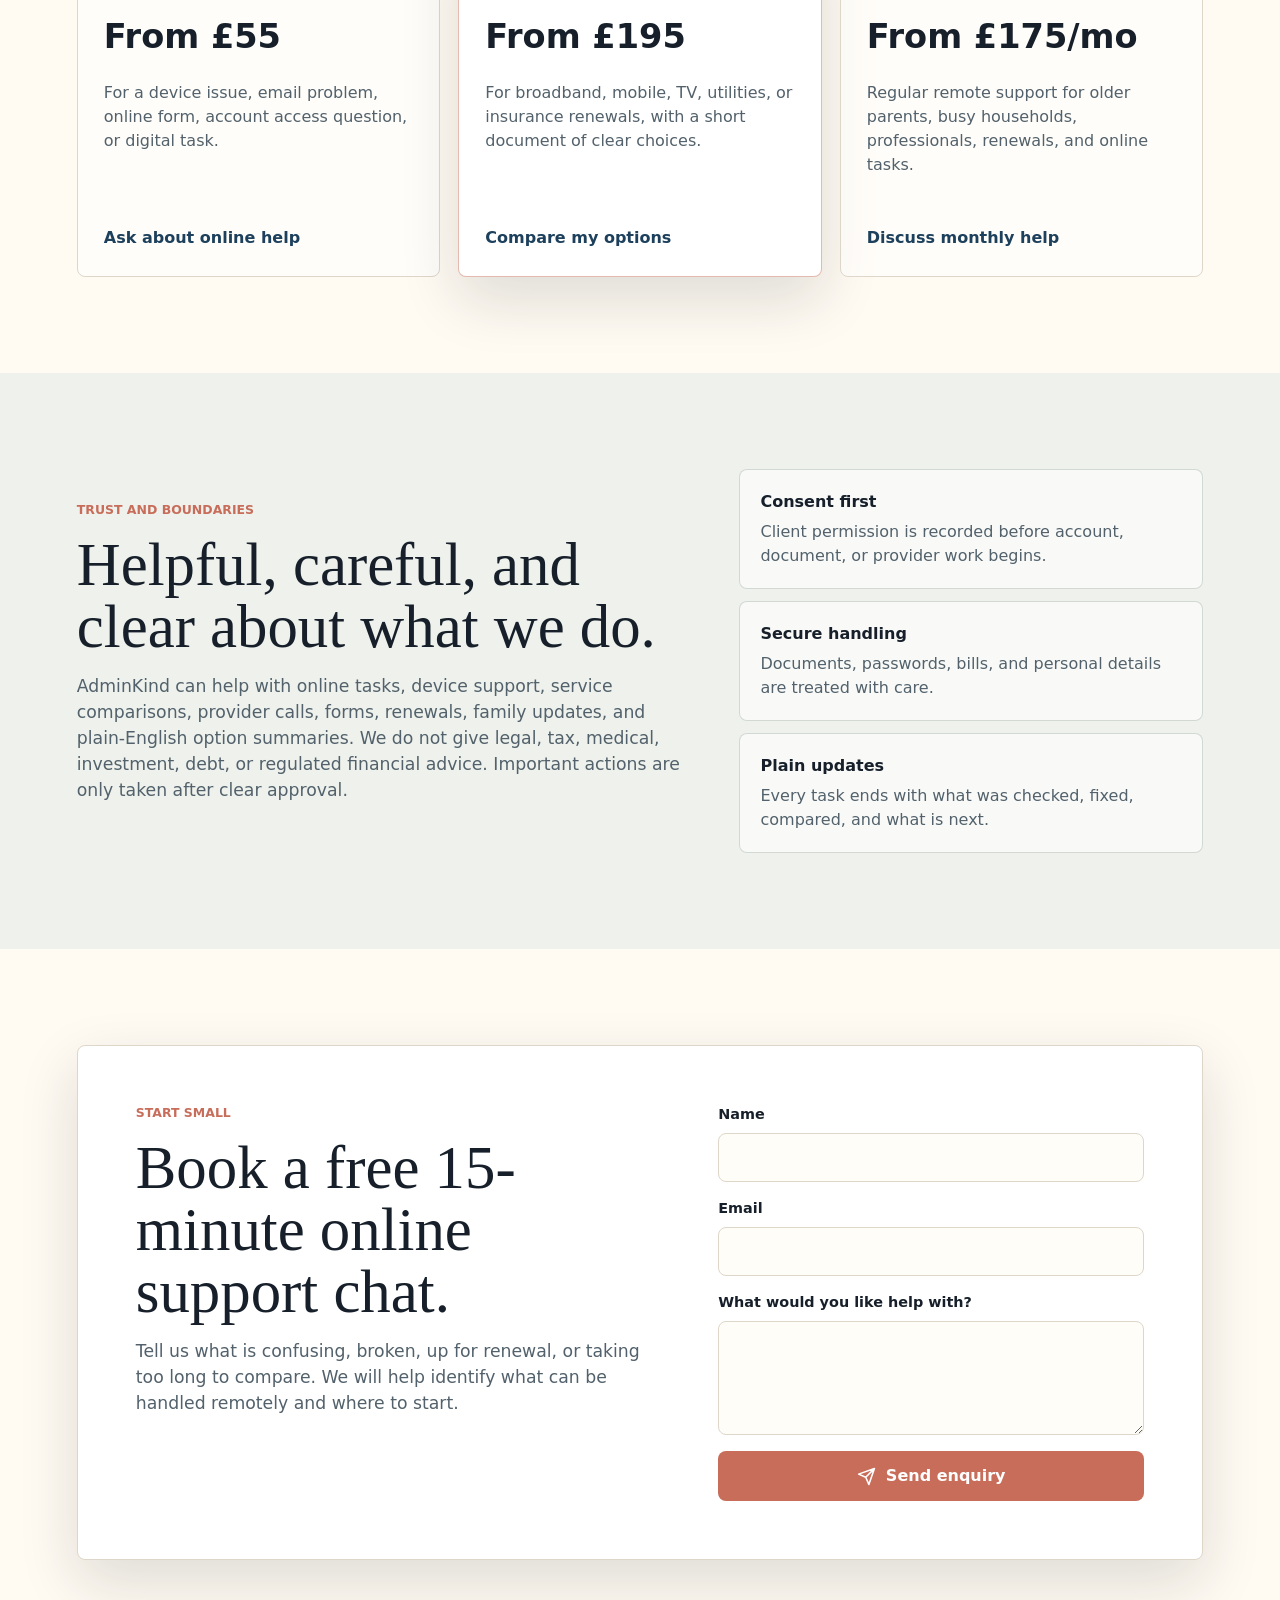
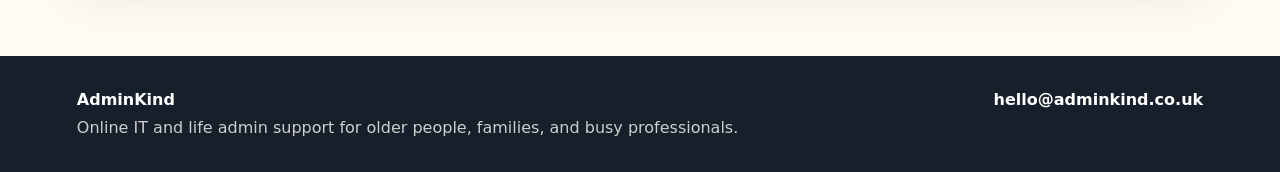
==== commit 4c905fc5: "Move founder story to about page" ====
--- a/index.html
+++ b/index.html
@@ -19,7 +19,7 @@
       <nav class="nav-links" aria-label="Primary navigation">
         <a href="#services">Services</a>
         <a href="#packages">Packages</a>
-        <a href="#about">About</a>
+        <a href="about.html">About</a>
         <a href="#trust">Trust</a>
         <a href="#contact">Contact</a>
       </nav>
@@ -178,31 +178,6 @@
             <p>Regular remote support for older parents, busy households, professionals, renewals, and online tasks.</p>
             <a class="text-link" href="#contact">Discuss monthly help</a>
           </article>
-        </div>
-      </section>
-
-      <section class="about-section" id="about" aria-labelledby="about-title">
-        <div class="about-photo">
-          <img src="assets/jay-brook.jpeg" alt="Jay Brook, founder of AdminKind" />
-        </div>
-        <div class="about-copy">
-          <p class="eyebrow">About the founder</p>
-          <h2 id="about-title">Built from the calls families already recognise.</h2>
-          <p>
-            I am Jay Brook, and AdminKind grew out of a very familiar pattern: calls from my older
-            parents when a phone setting, an online account, a form, or a confusing message needed
-            another pair of eyes.
-          </p>
-          <p>
-            At the same time, I kept seeing how much of my own week disappeared into life admin:
-            comparing mobile deals, checking broadband options, sorting car insurance quotes,
-            chasing renewals, and trying to make sensible decisions from too many tabs.
-          </p>
-          <p>
-            That time should have gone to my kids, my work, and the parts of life that actually
-            matter. So AdminKind exists to give people calm, practical help with online tasks,
-            tech questions, provider choices, and the admin that can quietly become another job.
-          </p>
         </div>
       </section>
 
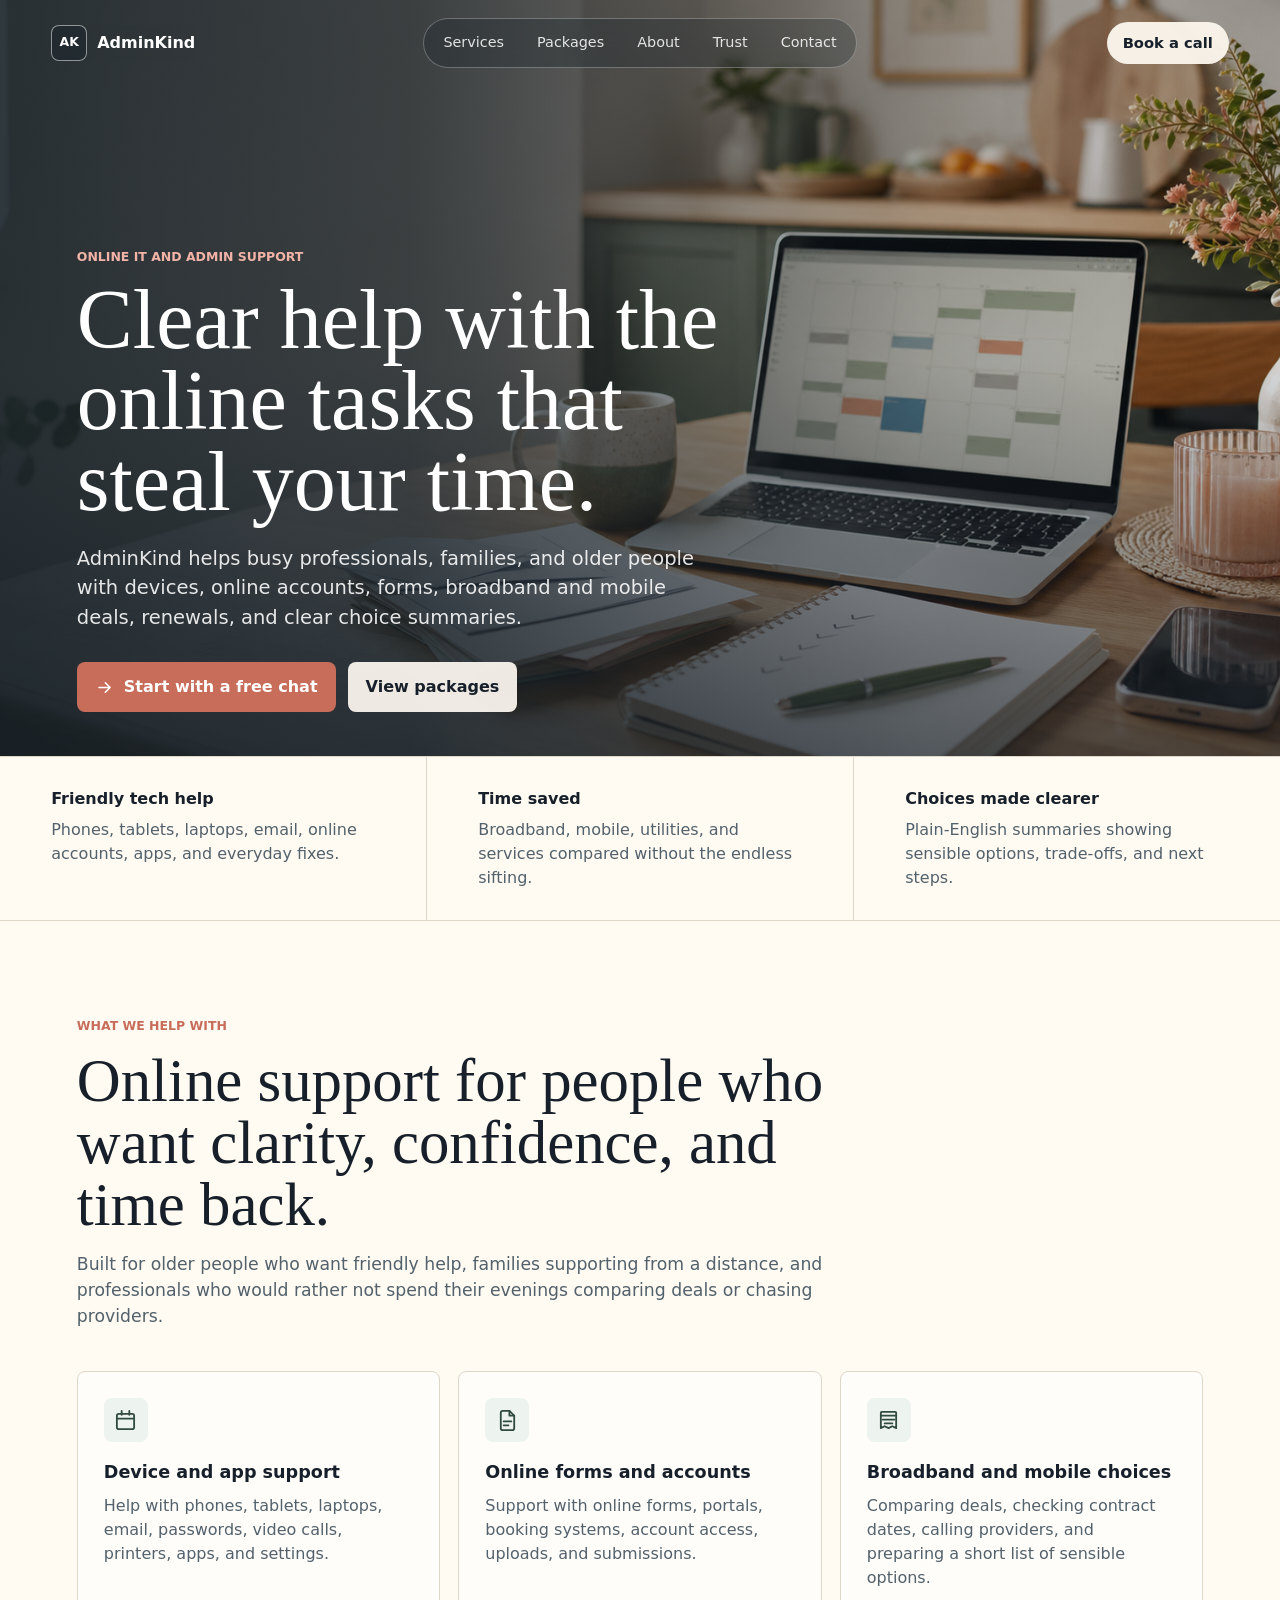
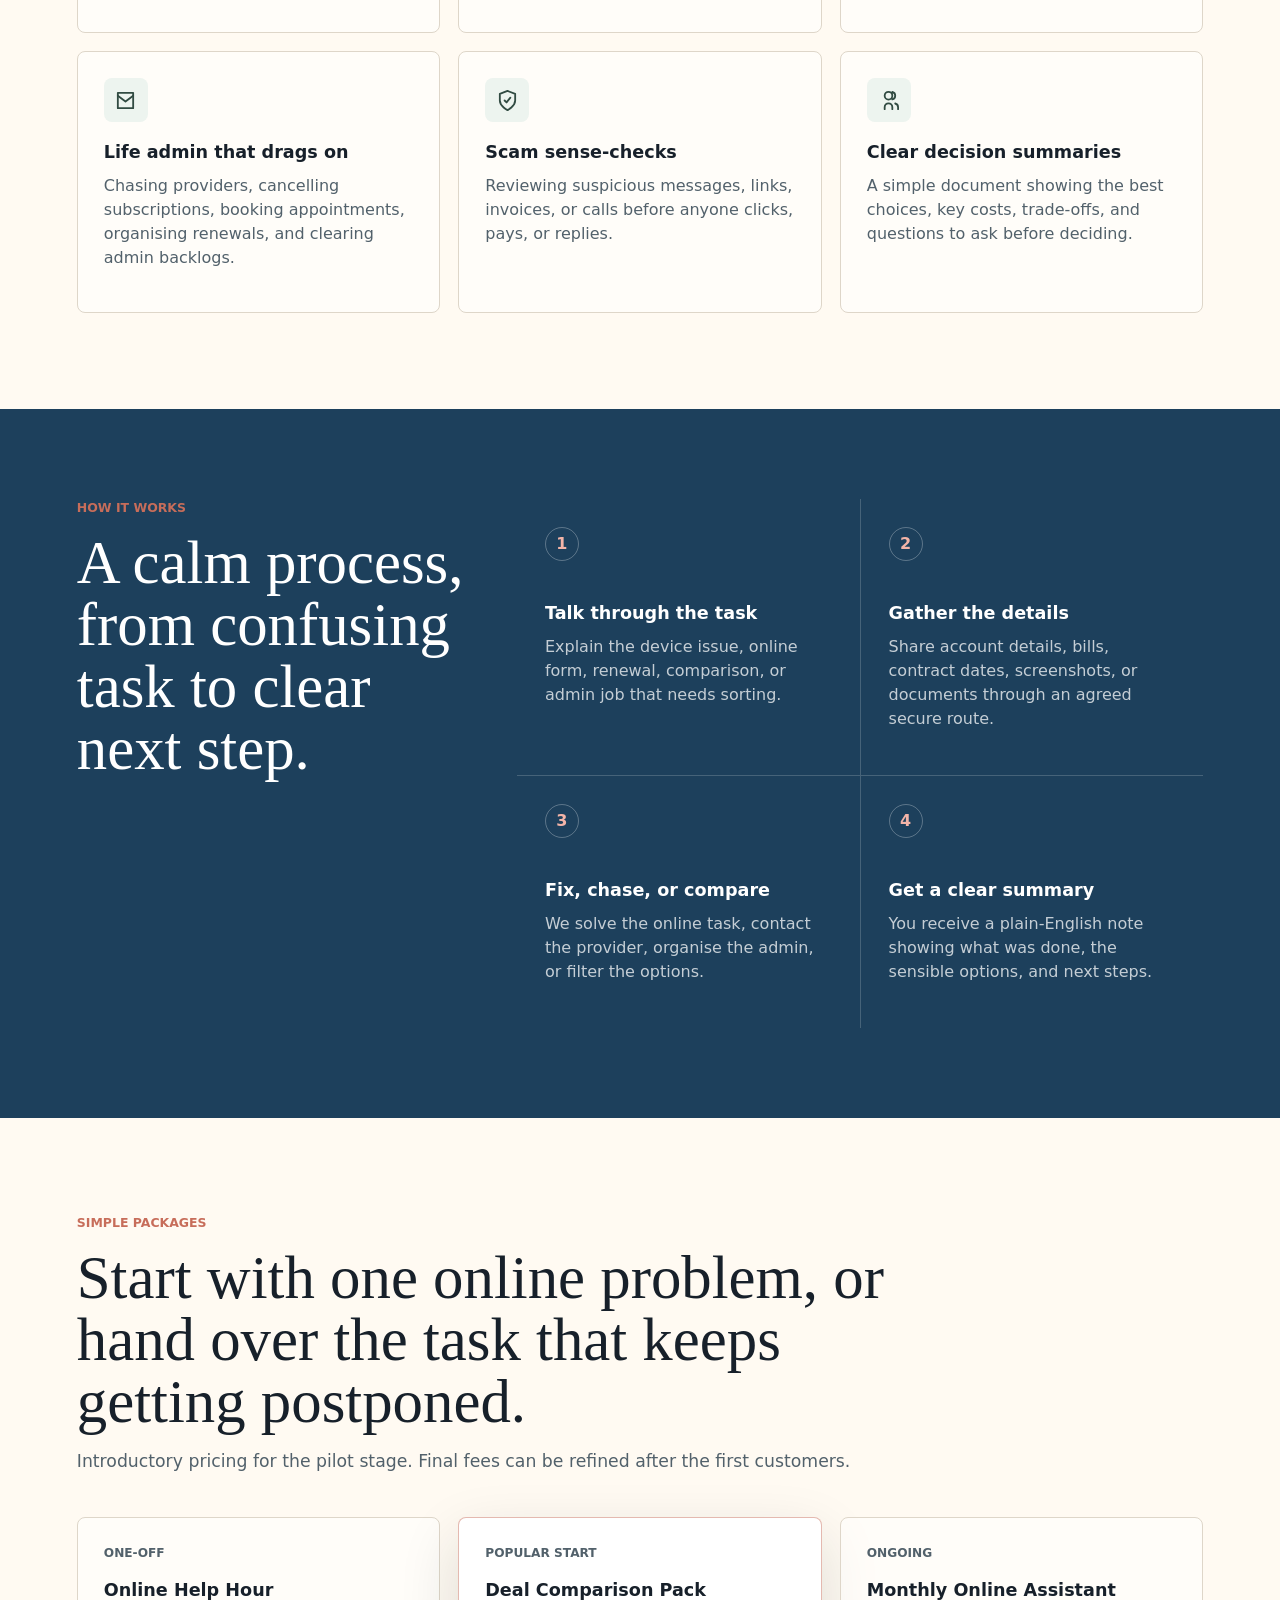
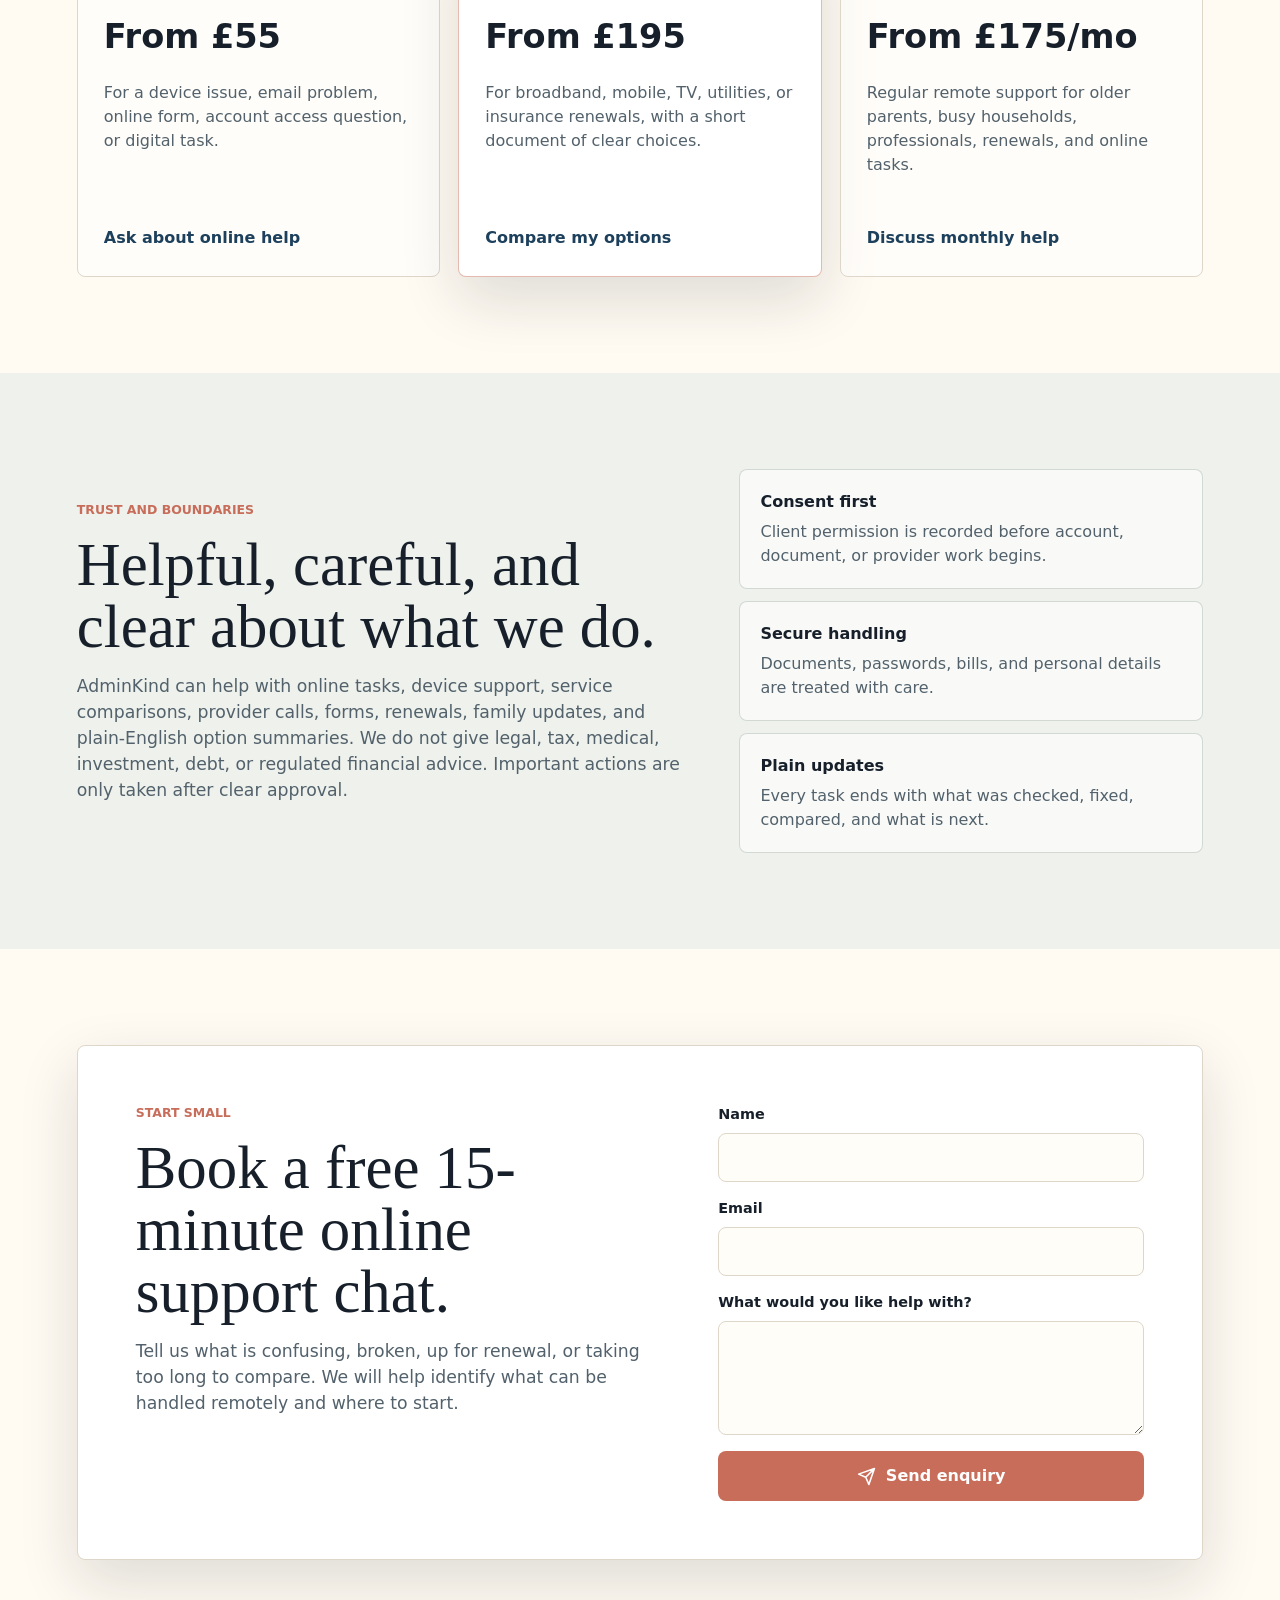
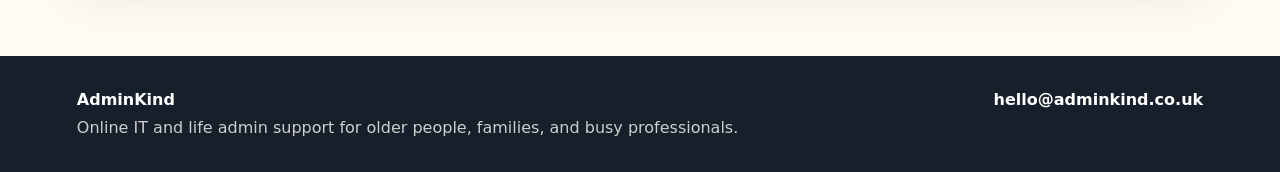
==== commit 84e04fed: "Update homepage audience wording" ====
--- a/index.html
+++ b/index.html
@@ -36,7 +36,7 @@
           <p class="eyebrow">Online IT and admin support</p>
           <h1 id="hero-title">Clear help with the online tasks that steal your time.</h1>
           <p class="hero-copy">
-            AdminKind helps older people, families, and busy professionals with devices,
+            AdminKind helps busy professionals, families, and older people with devices,
             online accounts, forms, broadband and mobile deals, renewals, and clear choice summaries.
           </p>
           <div class="hero-actions" aria-label="Main actions">
--- a/styles.css
+++ b/styles.css
@@ -416,6 +416,60 @@
   color: var(--coral);
 }
 
+.about-page {
+  background: var(--paper);
+}
+
+.about-page .site-header {
+  position: sticky;
+  color: var(--ink);
+  background: rgba(255, 250, 242, 0.94);
+  border-bottom: 1px solid var(--line);
+}
+
+.about-page .brand-mark {
+  color: var(--white);
+  background: var(--ink);
+  border-color: var(--ink);
+}
+
+.about-page .nav-links {
+  background: rgba(255, 255, 255, 0.72);
+  border-color: var(--line);
+}
+
+.about-page .nav-links a {
+  color: var(--muted);
+}
+
+.about-page .nav-links a:hover,
+.about-page .nav-links a[aria-current="page"] {
+  background: #edf4ef;
+  color: var(--sage-dark);
+}
+
+.about-page .nav-cta {
+  color: var(--white);
+  background: var(--ink);
+}
+
+.about-hero {
+  display: grid;
+  grid-template-columns: minmax(280px, 0.72fr) minmax(0, 1fr);
+  gap: clamp(28px, 6vw, 72px);
+  align-items: center;
+  min-height: calc(100vh - 74px);
+  padding: 88px clamp(20px, 6vw, 82px);
+  background: var(--white);
+  border-bottom: 1px solid var(--line);
+}
+
+.about-hero h1 {
+  margin-bottom: 24px;
+  color: var(--ink);
+  font-size: 4.2rem;
+}
+
 .about-section {
   display: grid;
   grid-template-columns: minmax(260px, 0.72fr) minmax(0, 1fr);
@@ -452,6 +506,18 @@
 
 .about-copy p:last-child {
   margin-bottom: 0;
+}
+
+.about-actions {
+  display: flex;
+  flex-wrap: wrap;
+  gap: 12px;
+  margin-top: 30px;
+}
+
+.button.dark-text {
+  color: var(--ink);
+  background: #edf4ef;
 }
 
 .trust-band {
@@ -589,6 +655,10 @@
     font-size: 4.35rem;
   }
 
+  .about-hero h1 {
+    font-size: 3.35rem;
+  }
+
   h2 {
     font-size: 3rem;
   }
@@ -603,6 +673,7 @@
   .service-grid,
   .process-band,
   .pricing-grid,
+  .about-hero,
   .about-section,
   .trust-band,
   .contact-panel {
@@ -653,6 +724,7 @@
 
   .section,
   .process-band,
+  .about-hero,
   .about-section,
   .trust-band {
     padding: 68px 18px;
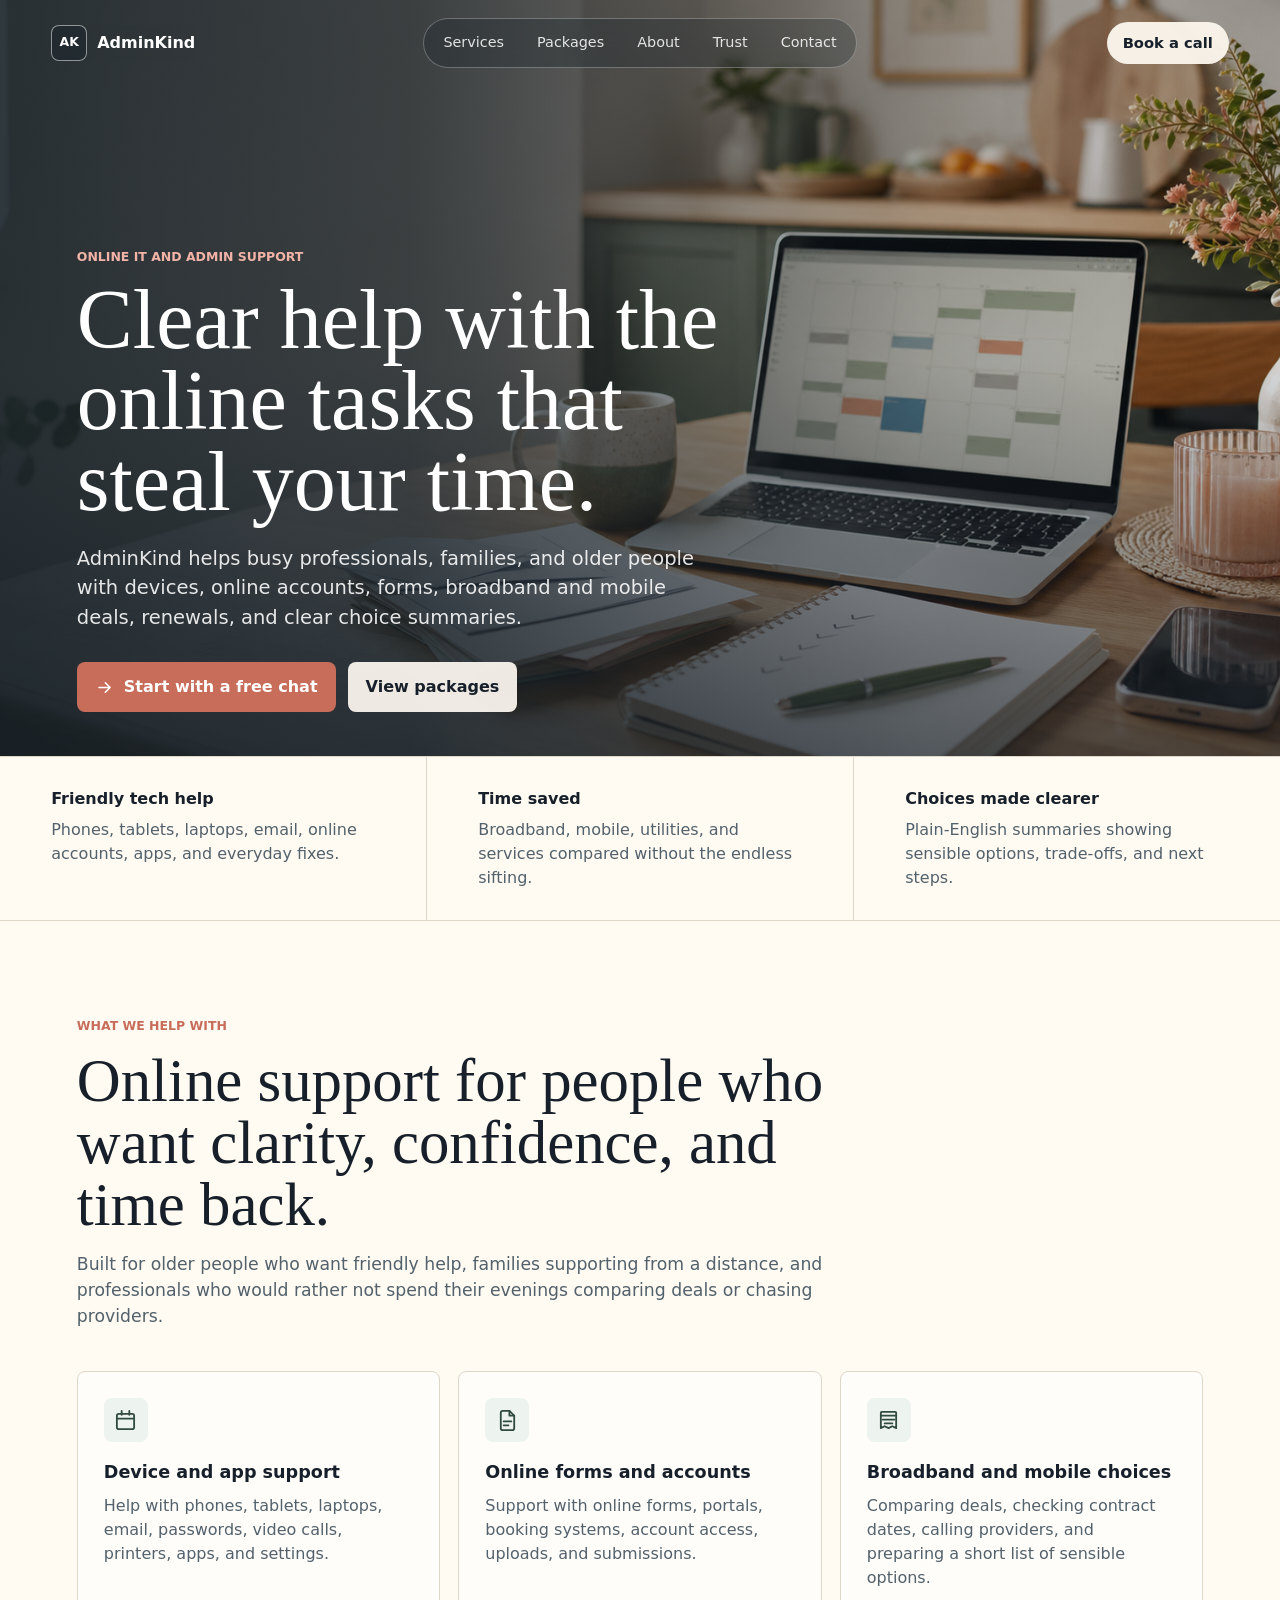
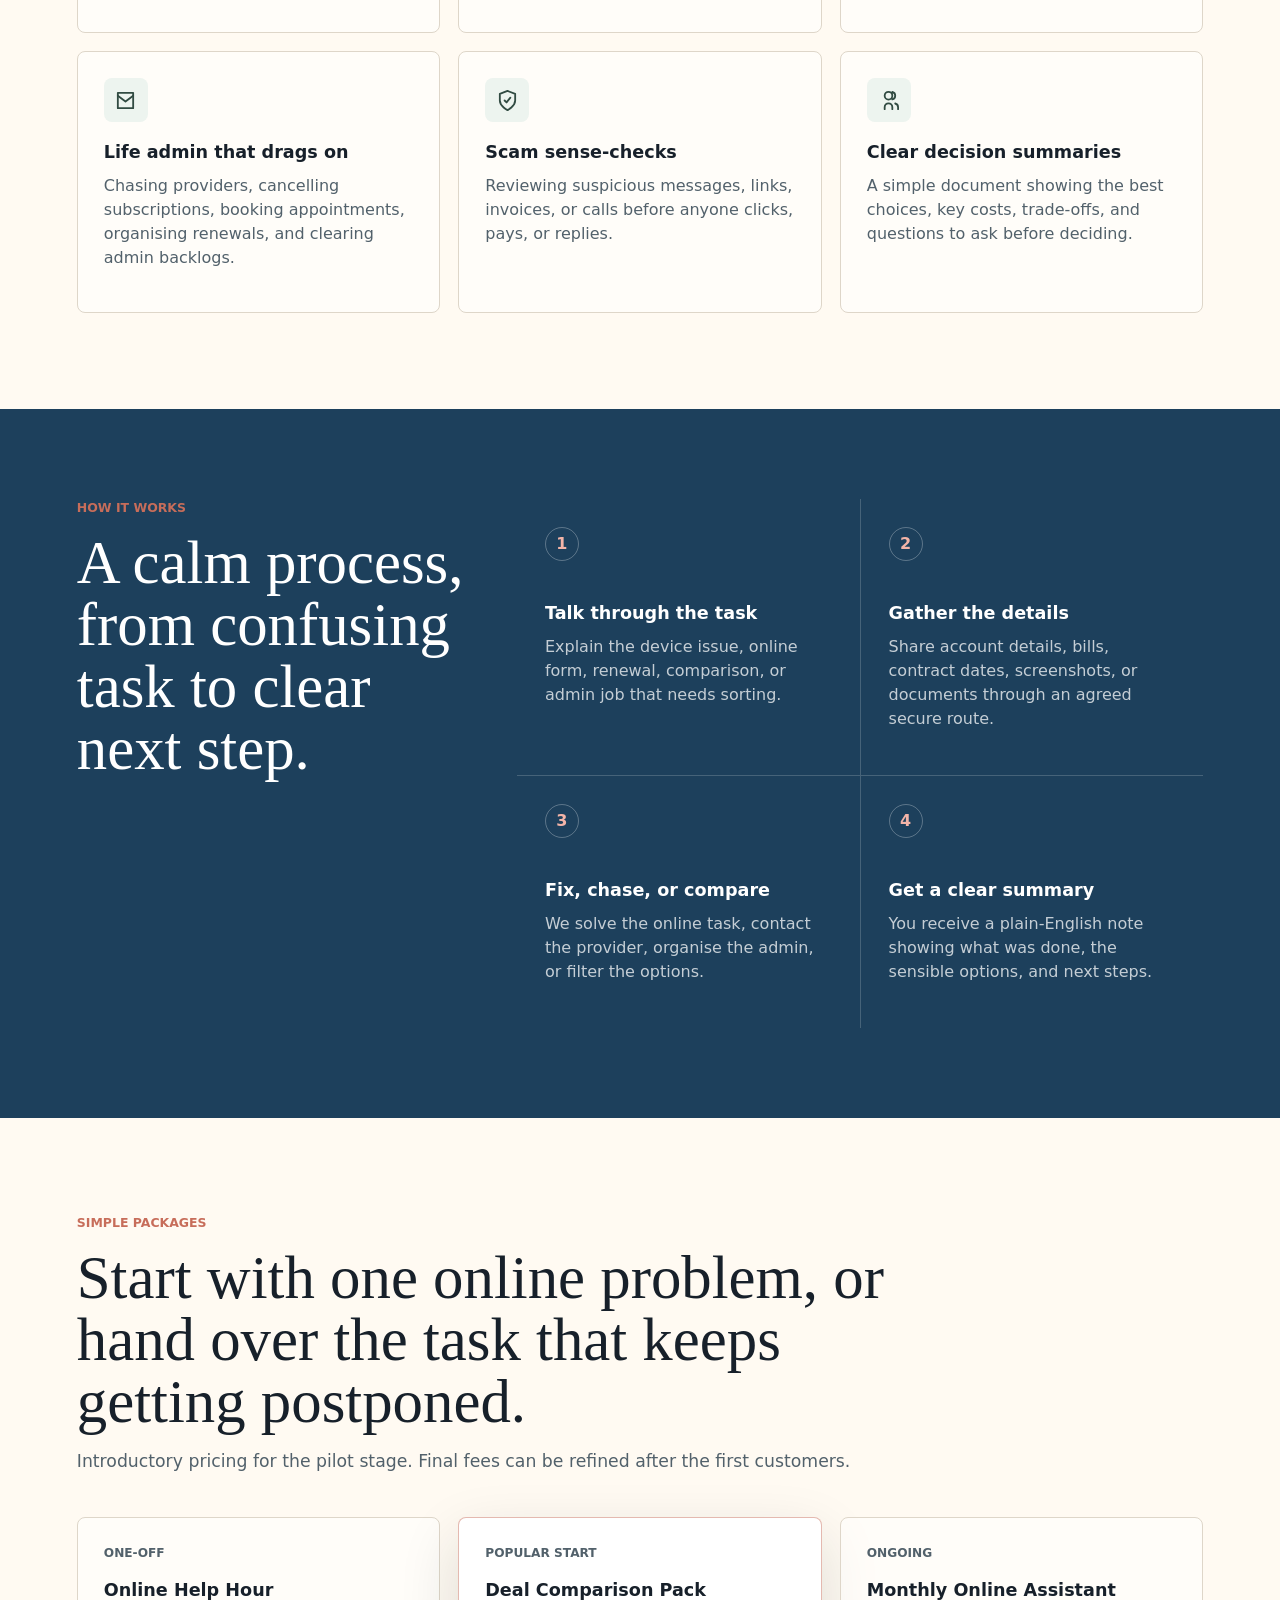
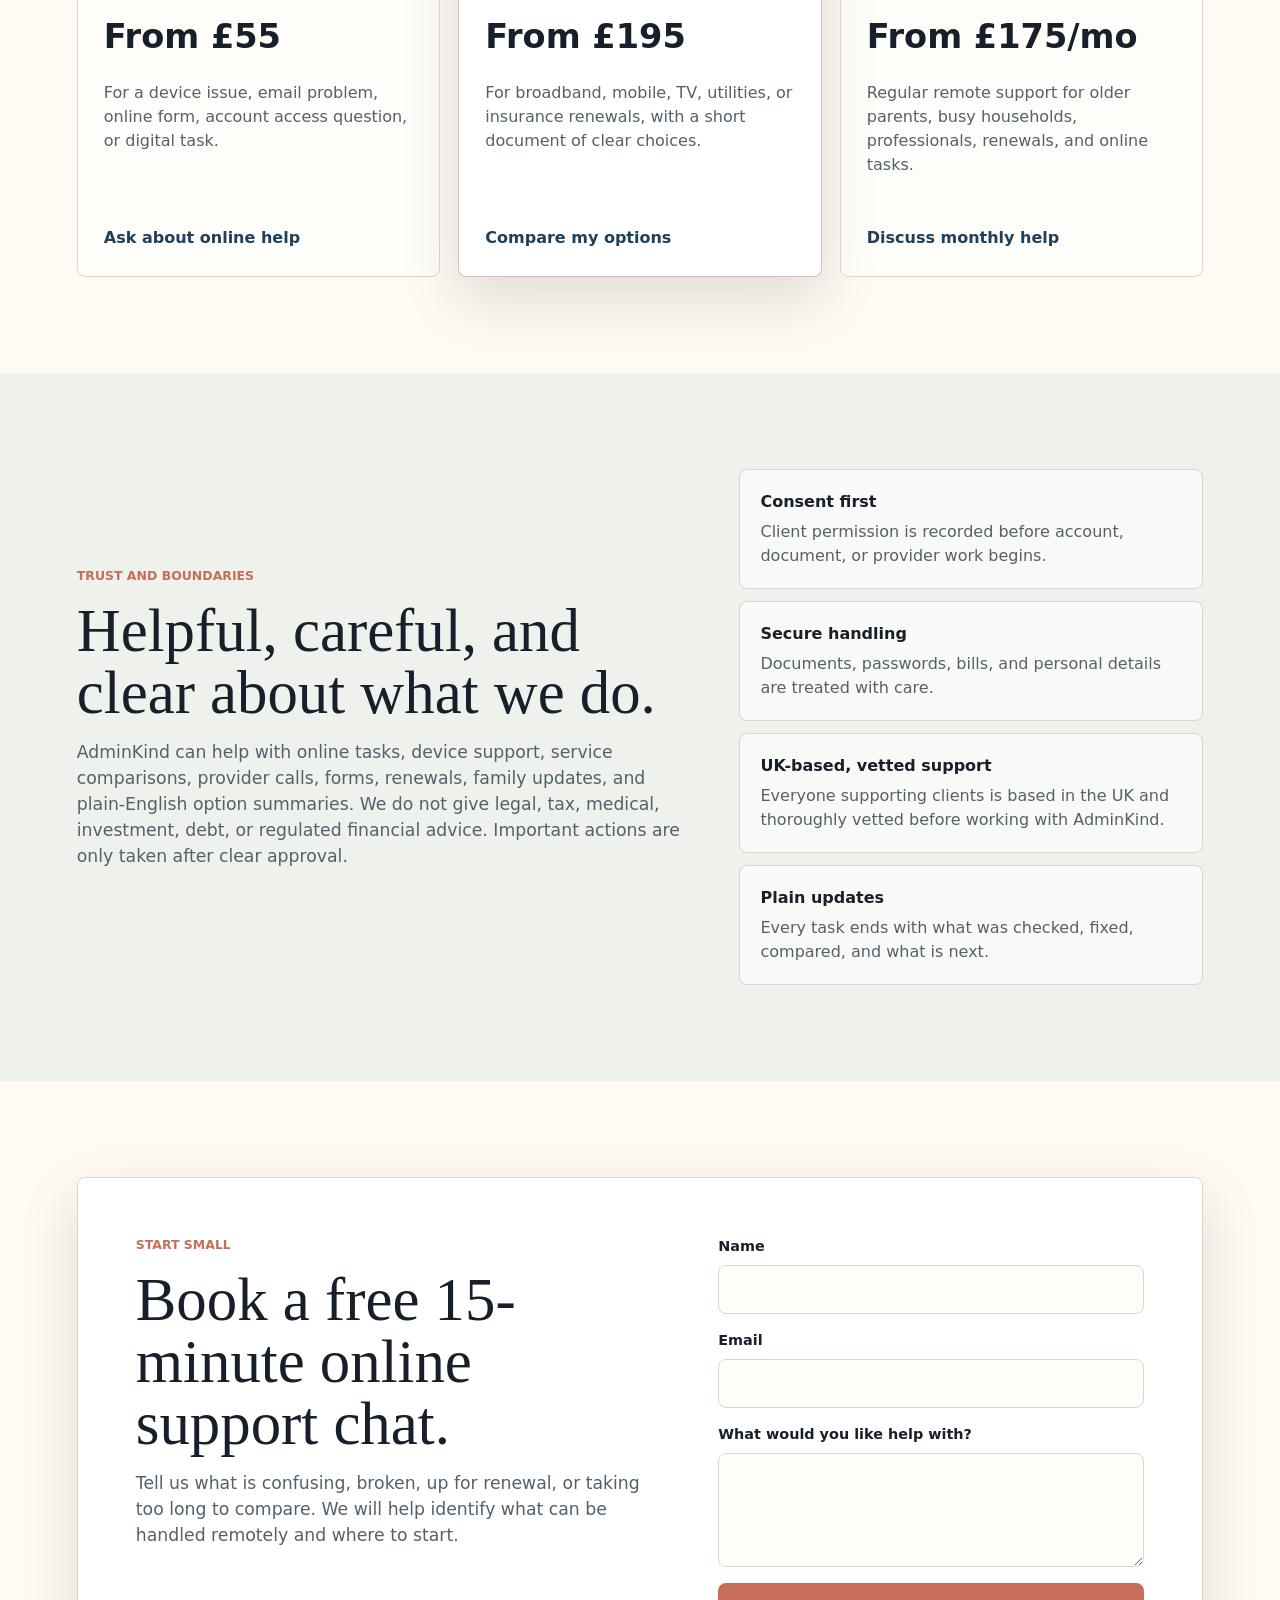
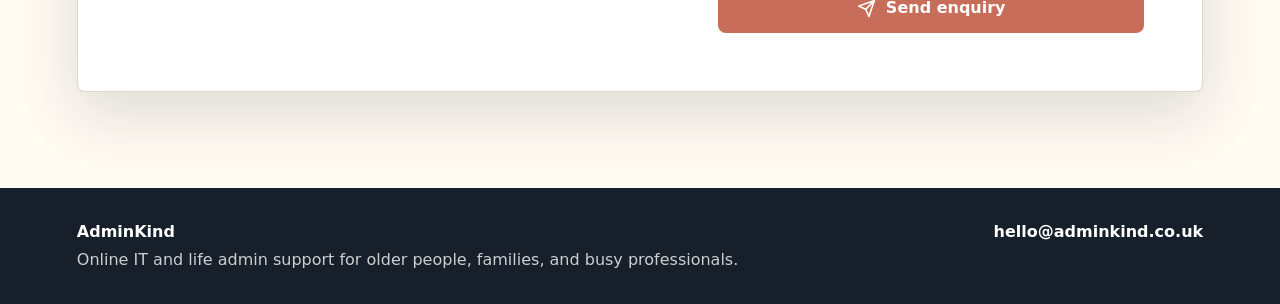
==== commit cfdd8ecb: "Add UK vetted support trust point" ====
--- a/index.html
+++ b/index.html
@@ -201,6 +201,10 @@
             <span>Documents, passwords, bills, and personal details are treated with care.</span>
           </div>
           <div>
+            <strong>UK-based, vetted support</strong>
+            <span>Everyone supporting clients is based in the UK and thoroughly vetted before working with AdminKind.</span>
+          </div>
+          <div>
             <strong>Plain updates</strong>
             <span>Every task ends with what was checked, fixed, compared, and what is next.</span>
           </div>
--- a/styles.css
+++ b/styles.css
@@ -483,6 +483,7 @@
 
 .about-photo {
   overflow: hidden;
+  width: min(100%, 360px);
   border-radius: 8px;
   background: var(--ink);
   box-shadow: var(--shadow);
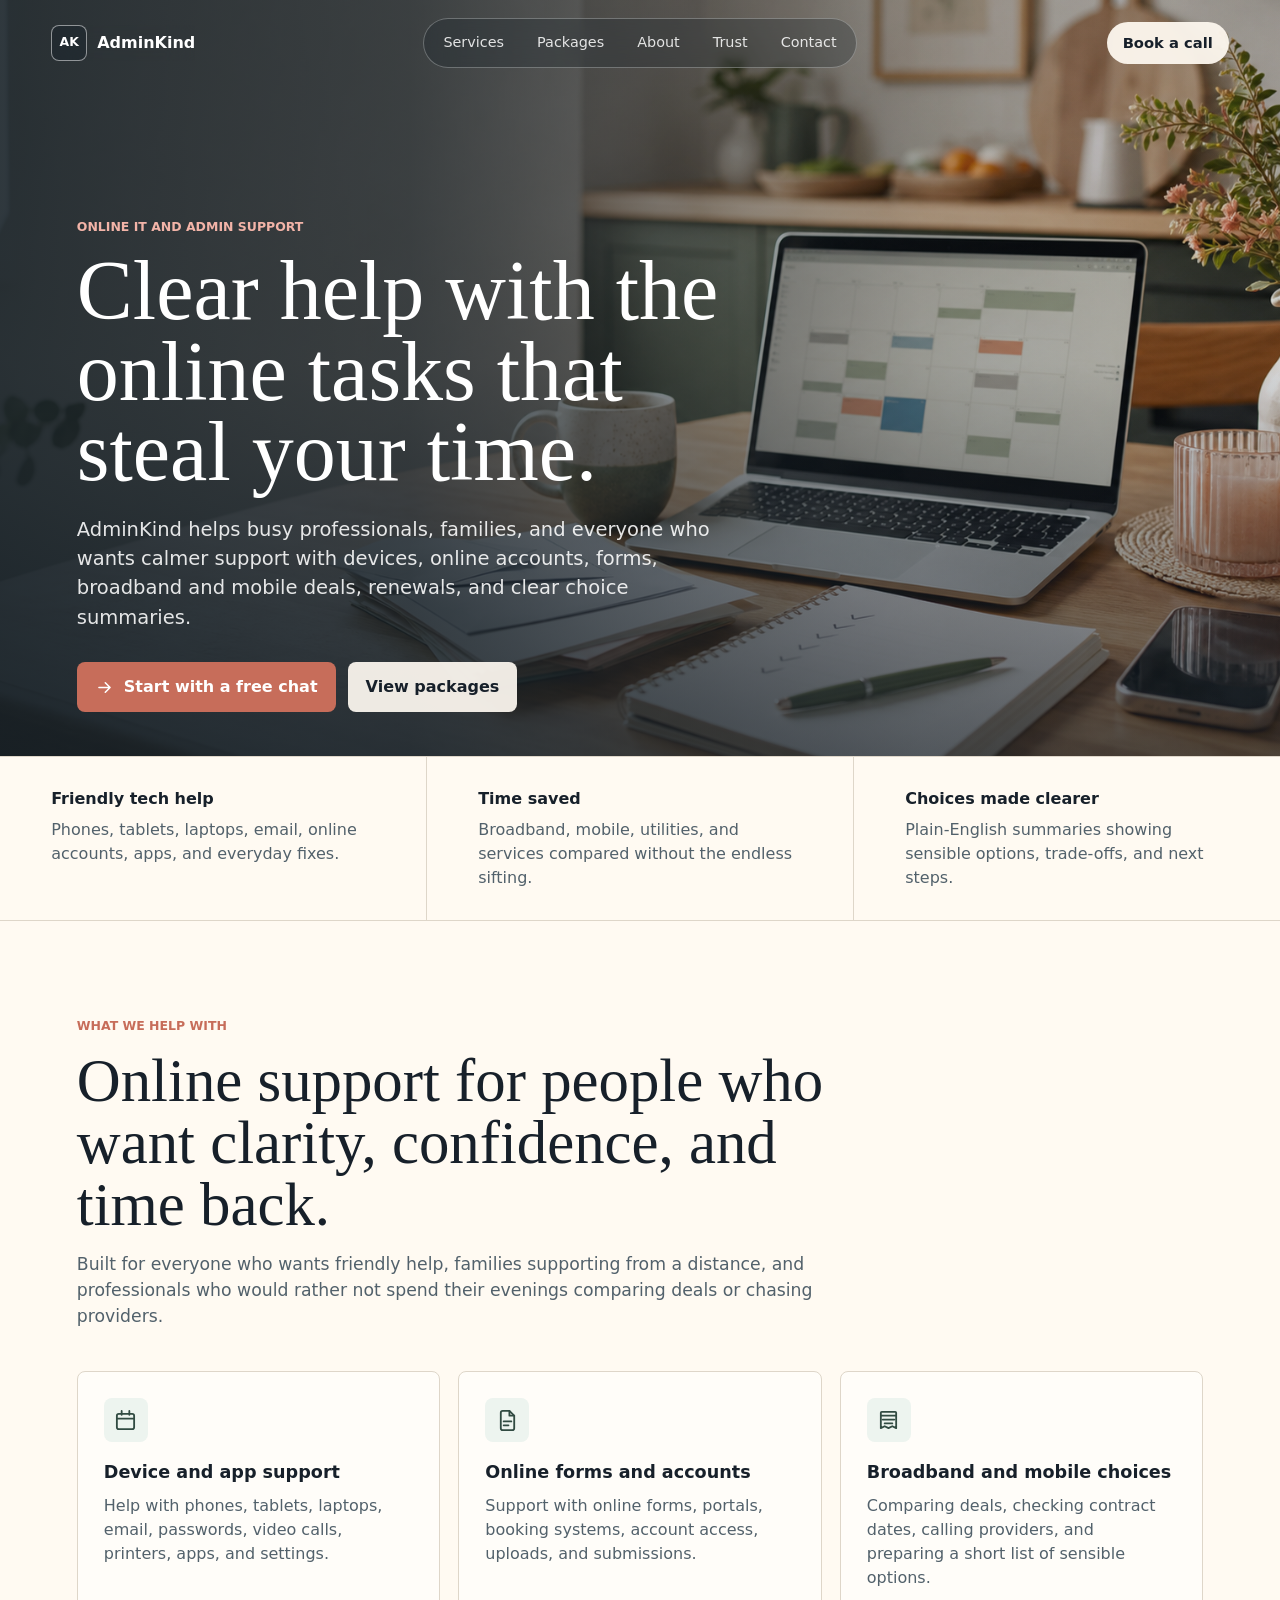
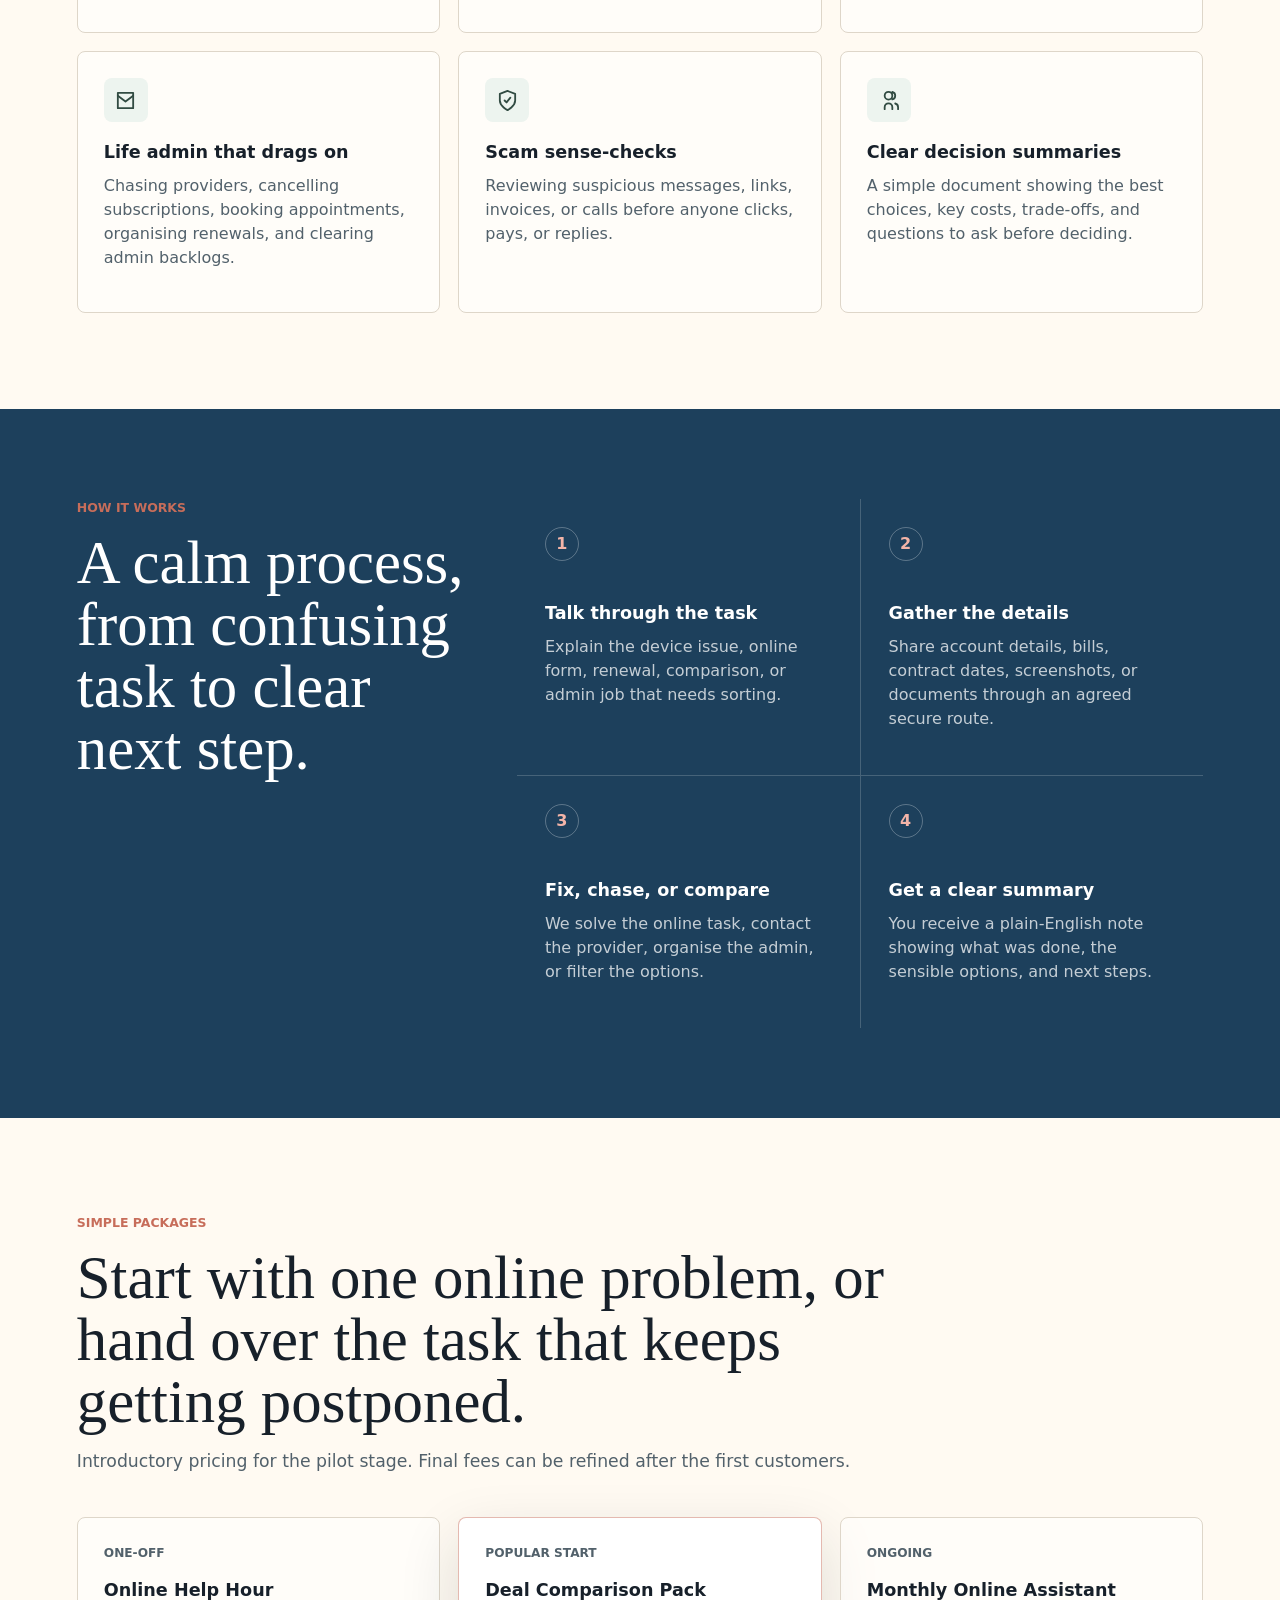
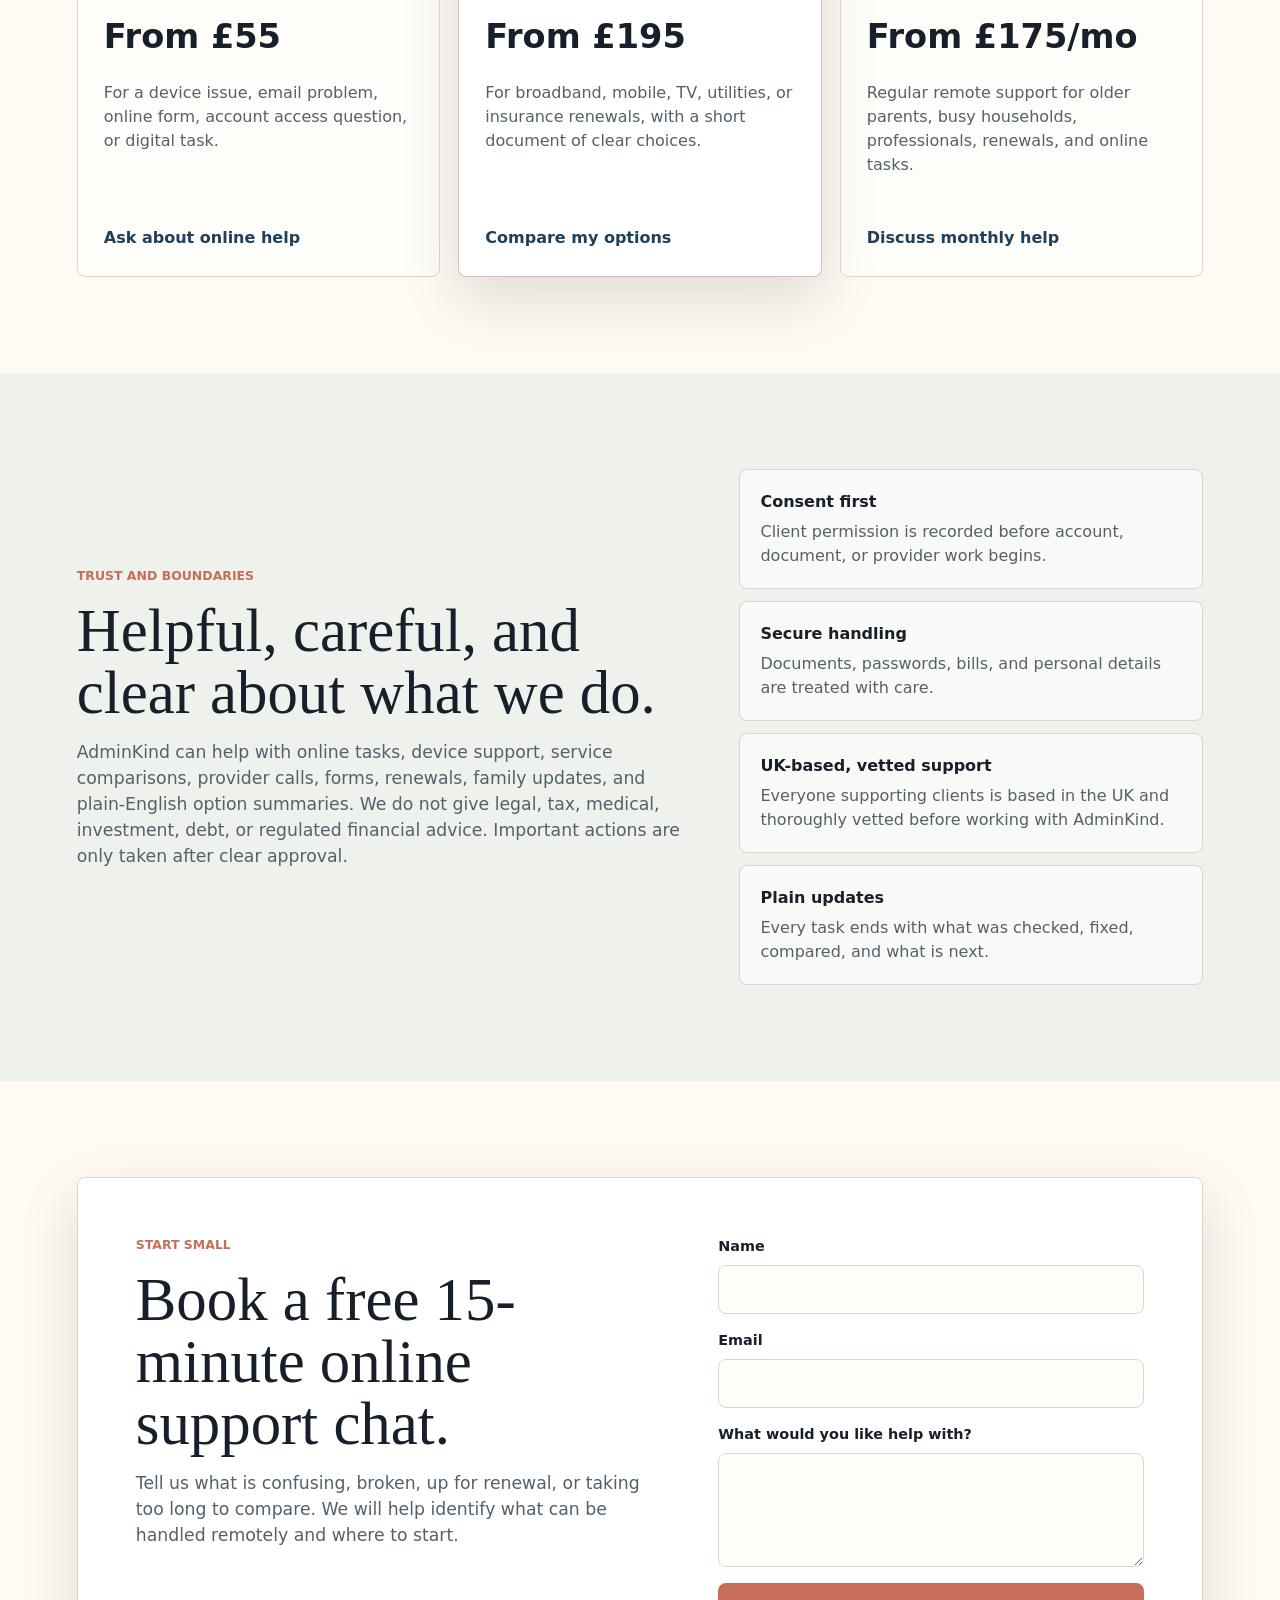
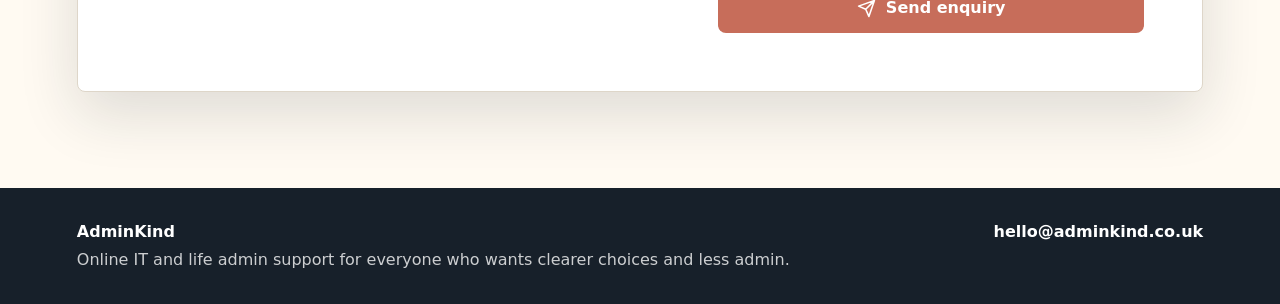
==== commit f5c4839d: "Update homepage wording to everyone" ====
--- a/index.html
+++ b/index.html
@@ -5,7 +5,7 @@
     <meta name="viewport" content="width=device-width, initial-scale=1" />
     <meta
       name="description"
-      content="AdminKind provides clear online IT and life admin support for older people, families, and busy professionals, helping with devices, online accounts, forms, broadband and mobile comparisons, renewals, and plain-English choice summaries."
+      content="AdminKind provides clear online IT and life admin support for everyone who wants help with devices, online accounts, forms, broadband and mobile comparisons, renewals, and plain-English choice summaries."
     />
     <title>AdminKind | Online IT and life admin support</title>
     <link rel="stylesheet" href="styles.css" />
@@ -36,7 +36,7 @@
           <p class="eyebrow">Online IT and admin support</p>
           <h1 id="hero-title">Clear help with the online tasks that steal your time.</h1>
           <p class="hero-copy">
-            AdminKind helps busy professionals, families, and older people with devices,
+            AdminKind helps busy professionals, families, and everyone who wants calmer support with devices,
             online accounts, forms, broadband and mobile deals, renewals, and clear choice summaries.
           </p>
           <div class="hero-actions" aria-label="Main actions">
@@ -71,7 +71,7 @@
           <p class="eyebrow">What we help with</p>
           <h2>Online support for people who want clarity, confidence, and time back.</h2>
           <p>
-            Built for older people who want friendly help, families supporting from a distance,
+            Built for everyone who wants friendly help, families supporting from a distance,
             and professionals who would rather not spend their evenings comparing deals or chasing providers.
           </p>
         </div>
@@ -248,7 +248,7 @@
     <footer class="site-footer">
       <div>
         <strong>AdminKind</strong>
-        <span>Online IT and life admin support for older people, families, and busy professionals.</span>
+        <span>Online IT and life admin support for everyone who wants clearer choices and less admin.</span>
       </div>
       <a href="mailto:hello@adminkind.co.uk">hello@adminkind.co.uk</a>
     </footer>
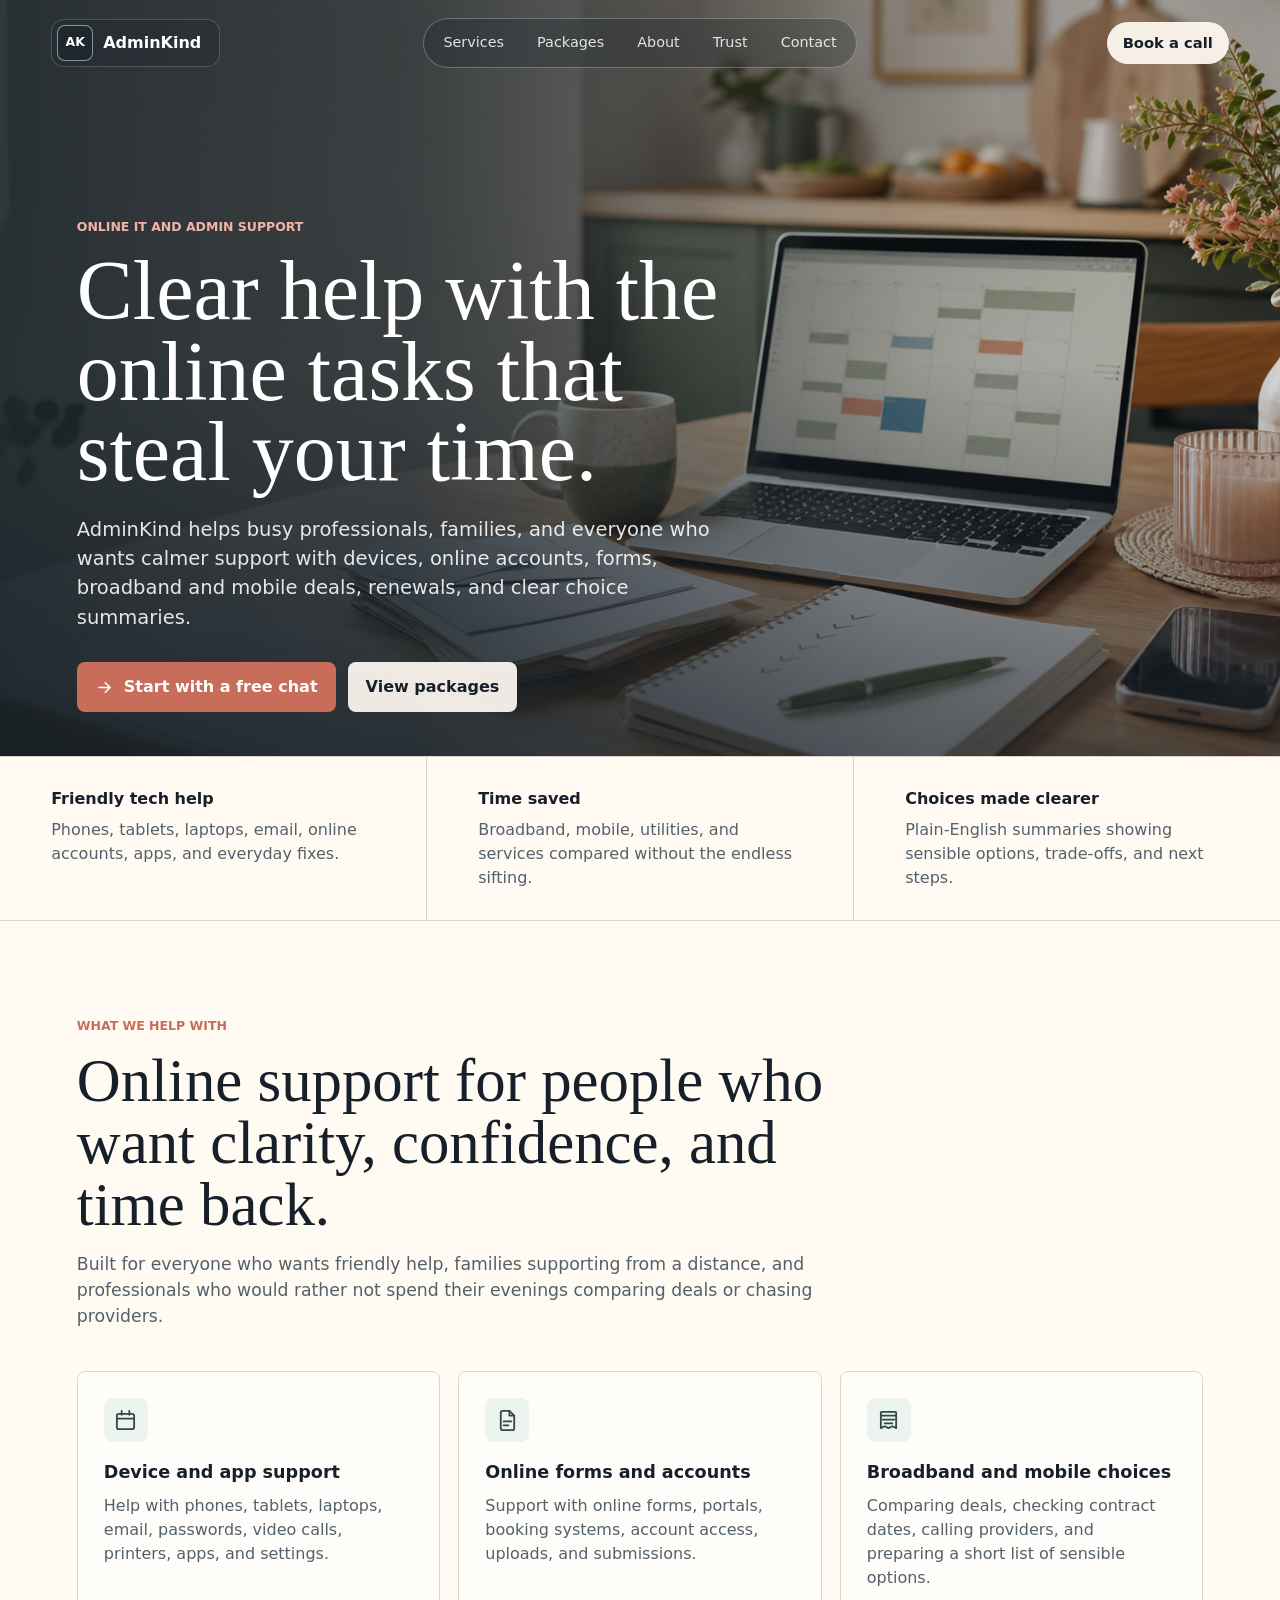
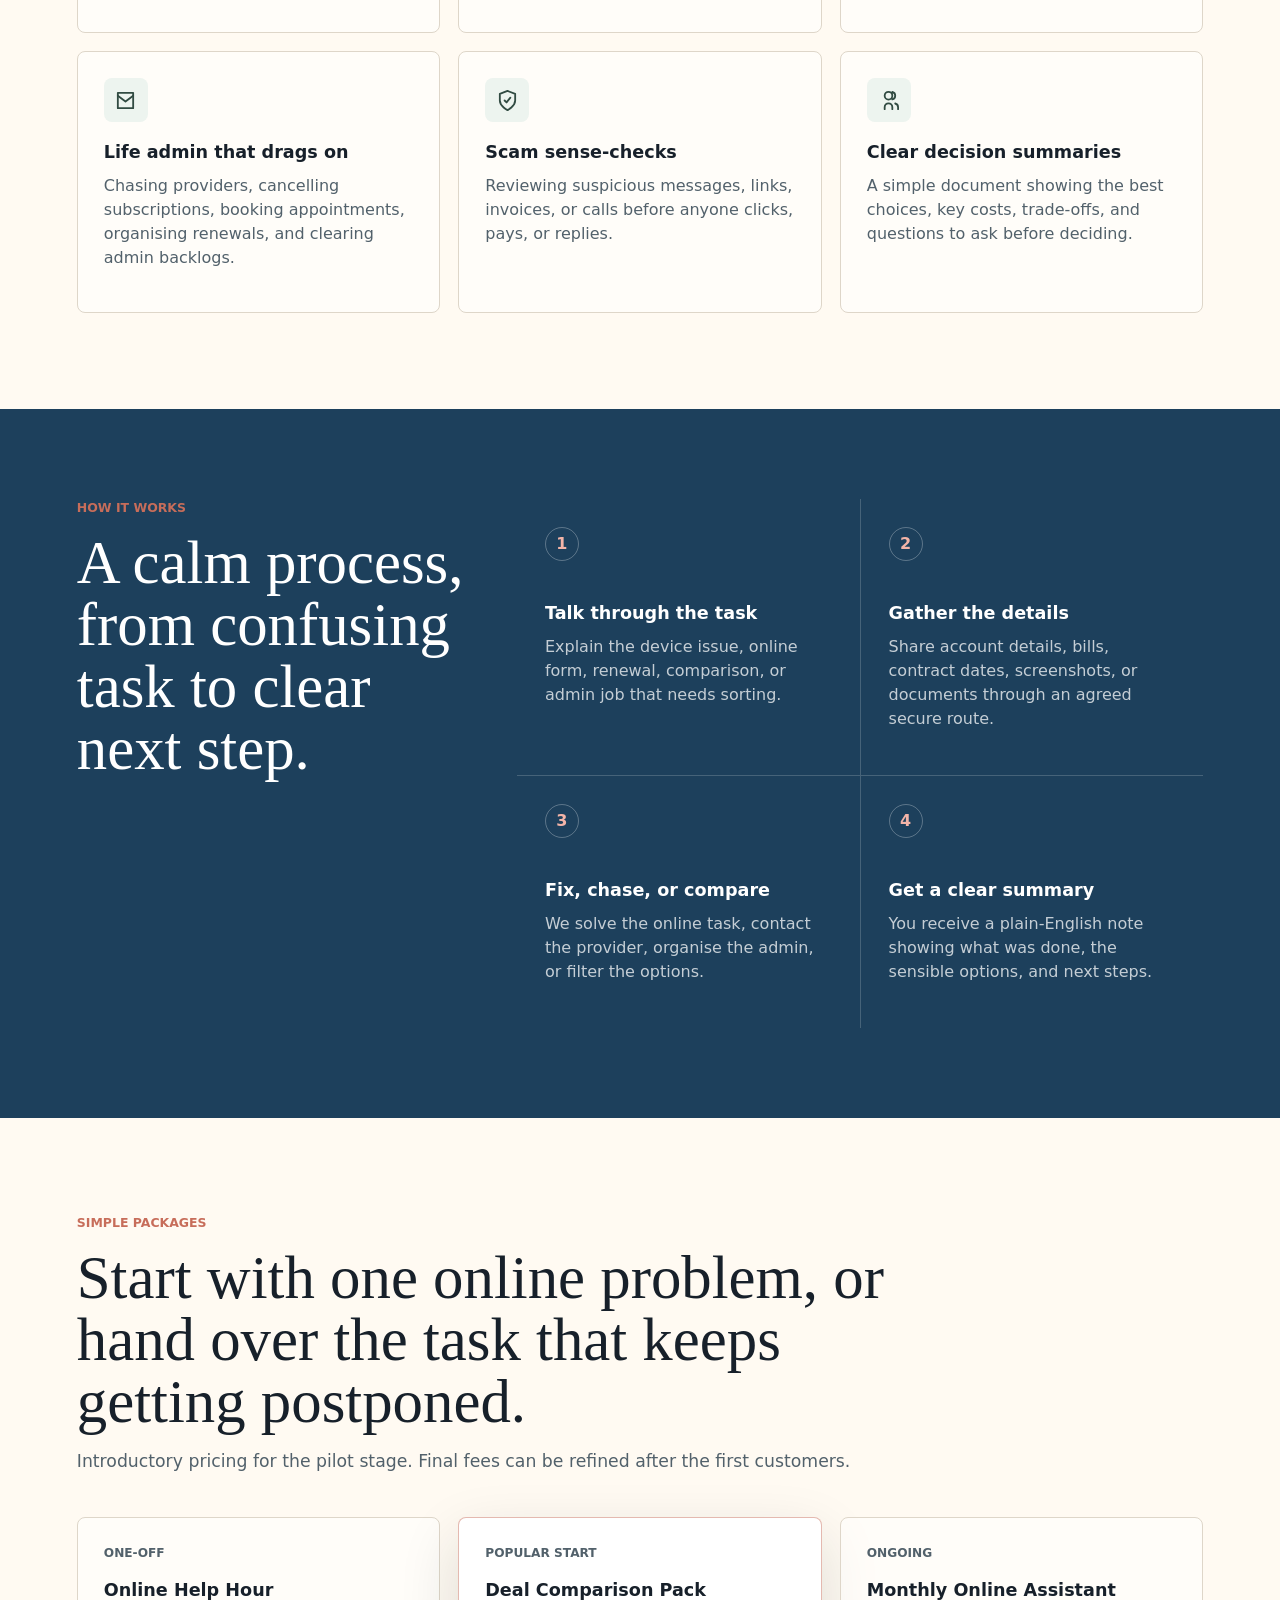
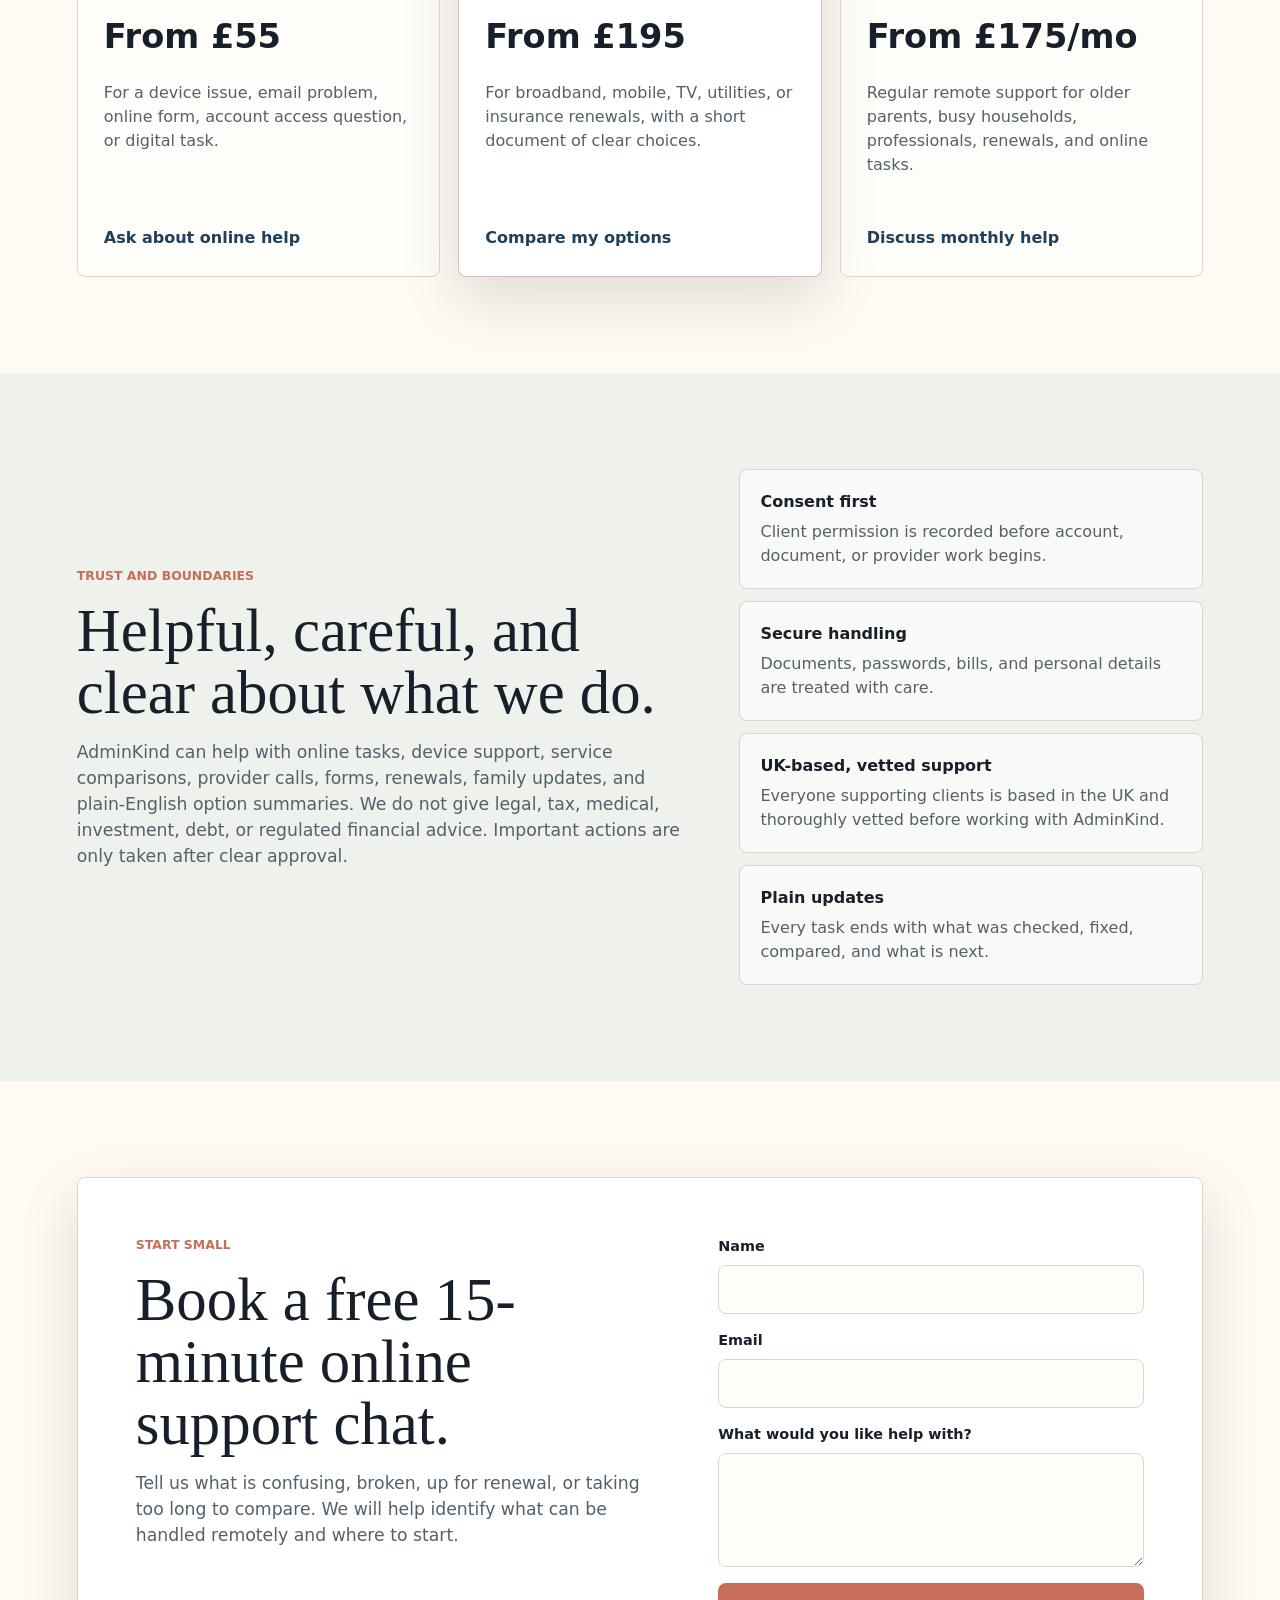
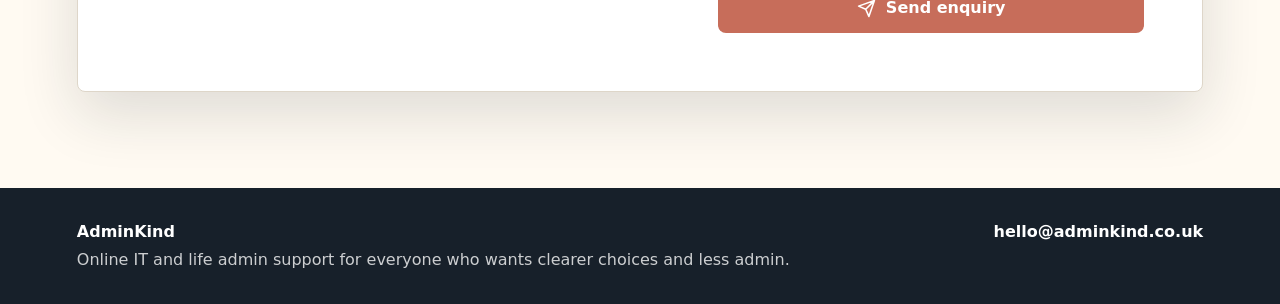
==== commit 1a73bc6f: "Refresh stylesheet after logo spacing change" ====
--- a/index.html
+++ b/index.html
@@ -8,7 +8,7 @@
       content="AdminKind provides clear online IT and life admin support for everyone who wants help with devices, online accounts, forms, broadband and mobile comparisons, renewals, and plain-English choice summaries."
     />
     <title>AdminKind | Online IT and life admin support</title>
-    <link rel="stylesheet" href="styles.css" />
+    <link rel="stylesheet" href="styles.css?v=logo-spacing" />
   </head>
   <body>
     <header class="site-header">
--- a/styles.css
+++ b/styles.css
@@ -62,6 +62,10 @@
   display: inline-flex;
   align-items: center;
   gap: 10px;
+  padding: 5px 18px 5px 5px;
+  border: 1px solid rgba(255, 255, 255, 0.18);
+  background: rgba(23, 32, 42, 0.2);
+  border-radius: 13px;
   font-weight: 750;
 }
 
@@ -427,6 +431,11 @@
   border-bottom: 1px solid var(--line);
 }
 
+.about-page .brand {
+  background: rgba(255, 255, 255, 0.72);
+  border-color: var(--line);
+}
+
 .about-page .brand-mark {
   color: var(--white);
   background: var(--ink);
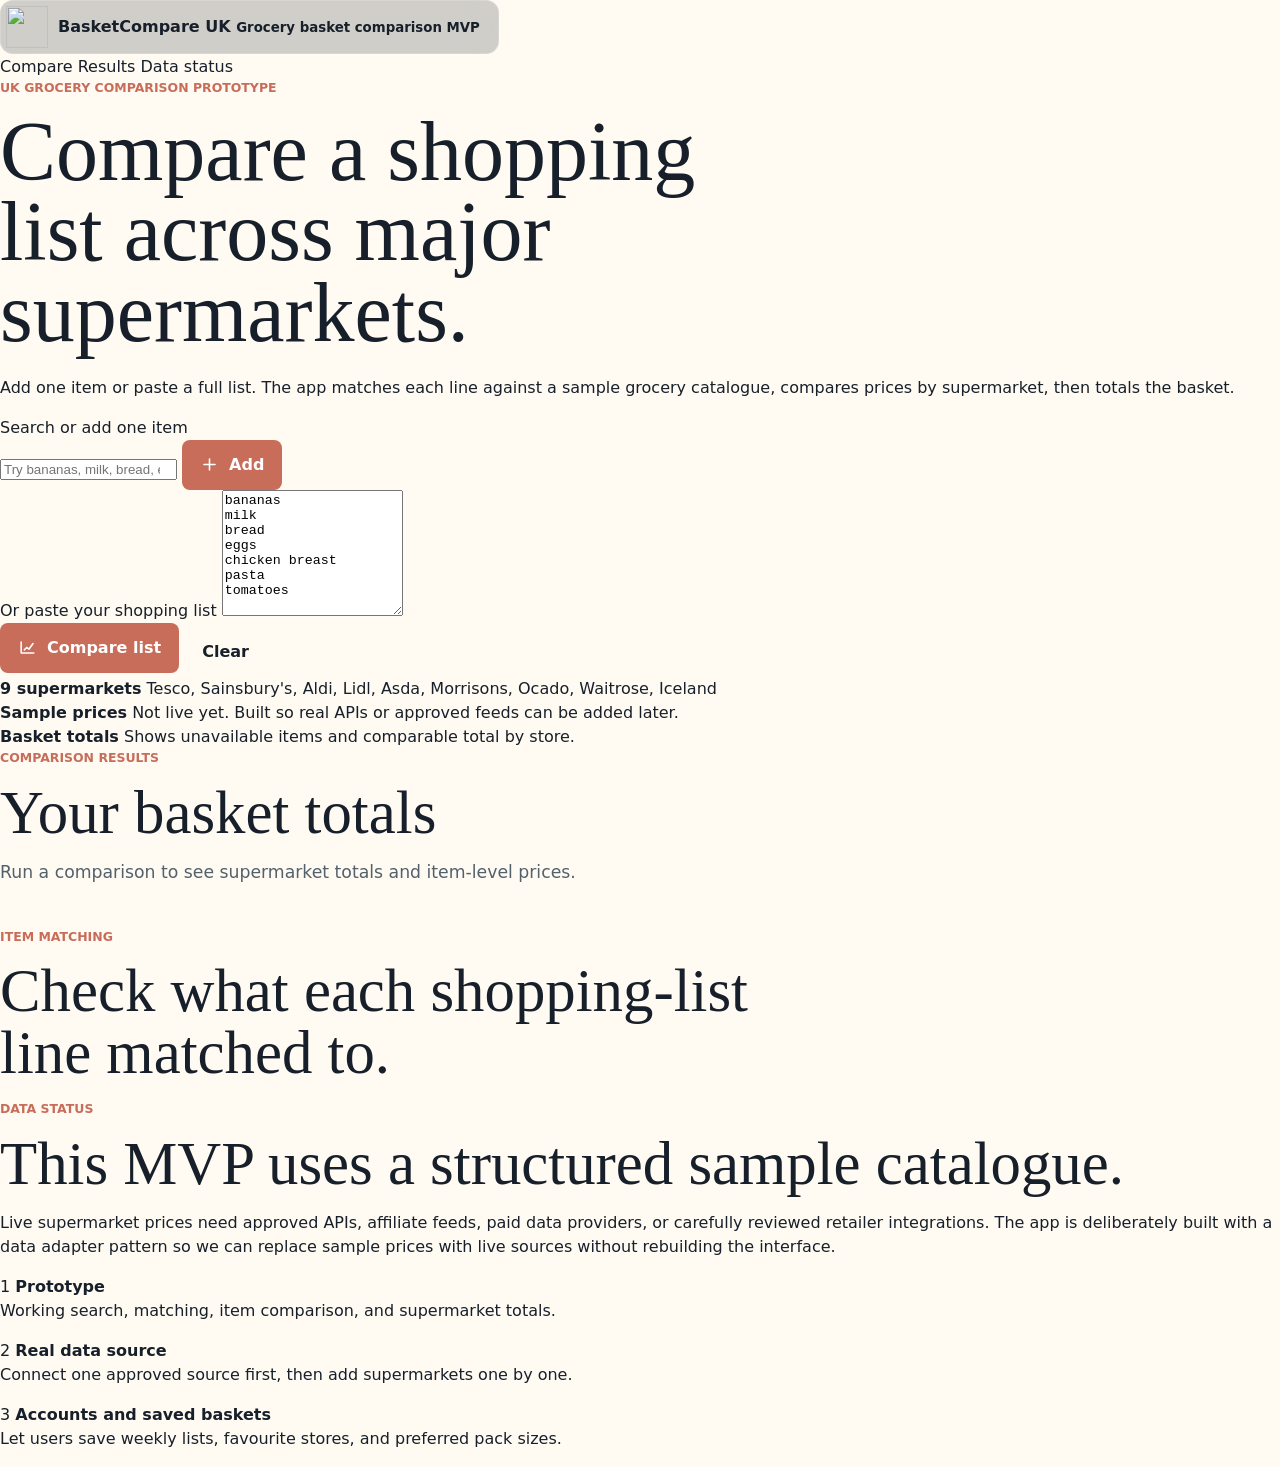
==== commit ed28147b: "Use BasketCompare app at branch root" ====
--- a/index.html
+++ b/index.html
@@ -5,252 +5,146 @@
     <meta name="viewport" content="width=device-width, initial-scale=1" />
     <meta
       name="description"
-      content="AdminKind provides clear online IT and life admin support for everyone who wants help with devices, online accounts, forms, broadband and mobile comparisons, renewals, and plain-English choice summaries."
+      content="A UK grocery basket comparison prototype for comparing shopping list totals across major supermarkets."
     />
-    <title>AdminKind | Online IT and life admin support</title>
-    <link rel="stylesheet" href="styles.css?v=logo-spacing" />
+    <title>BasketCompare UK | Grocery price comparison prototype</title>
+    <link rel="stylesheet" href="styles.css" />
   </head>
   <body>
-    <header class="site-header">
-      <a class="brand" href="#top" aria-label="AdminKind home">
-        <span class="brand-mark">AK</span>
-        <span>AdminKind</span>
+    <header class="app-header">
+      <a class="brand" href="#top" aria-label="BasketCompare UK home">
+        <img src="assets/basket-mark.svg" alt="" width="42" height="42" />
+        <span>
+          <strong>BasketCompare UK</strong>
+          <small>Grocery basket comparison MVP</small>
+        </span>
       </a>
-      <nav class="nav-links" aria-label="Primary navigation">
-        <a href="#services">Services</a>
-        <a href="#packages">Packages</a>
-        <a href="about.html">About</a>
-        <a href="#trust">Trust</a>
-        <a href="#contact">Contact</a>
+      <nav aria-label="App sections">
+        <a href="#compare">Compare</a>
+        <a href="#results">Results</a>
+        <a href="#data">Data status</a>
       </nav>
-      <a class="nav-cta" href="#contact">Book a call</a>
     </header>
 
     <main id="top">
-      <section class="hero" aria-labelledby="hero-title">
-        <div class="hero-media" aria-hidden="true">
-          <img src="assets/hero-admin-workspace.png" alt="" />
+      <section class="workspace" id="compare" aria-labelledby="app-title">
+        <div class="workspace-copy">
+          <p class="eyebrow">UK grocery comparison prototype</p>
+          <h1 id="app-title">Compare a shopping list across major supermarkets.</h1>
+          <p>
+            Add one item or paste a full list. The app matches each line against a sample
+            grocery catalogue, compares prices by supermarket, then totals the basket.
+          </p>
         </div>
-        <div class="hero-overlay"></div>
-        <div class="hero-content">
-          <p class="eyebrow">Online IT and admin support</p>
-          <h1 id="hero-title">Clear help with the online tasks that steal your time.</h1>
-          <p class="hero-copy">
-            AdminKind helps busy professionals, families, and everyone who wants calmer support with devices,
-            online accounts, forms, broadband and mobile deals, renewals, and clear choice summaries.
-          </p>
-          <div class="hero-actions" aria-label="Main actions">
-            <a class="button primary" href="#contact">
-              <svg viewBox="0 0 24 24" aria-hidden="true">
-                <path d="M5 12h14M13 6l6 6-6 6" />
-              </svg>
-              Start with a free chat
-            </a>
-            <a class="button secondary" href="#packages">View packages</a>
+
+        <div class="input-panel" aria-label="Shopping list input">
+          <label for="single-item">Search or add one item</label>
+          <div class="search-row">
+            <input id="single-item" type="search" placeholder="Try bananas, milk, bread, eggs..." autocomplete="off" />
+            <button class="button primary" type="button" id="add-item-button">
+              <svg viewBox="0 0 24 24" aria-hidden="true"><path d="M12 5v14M5 12h14" /></svg>
+              Add
+            </button>
+          </div>
+
+          <label for="shopping-list">Or paste your shopping list</label>
+          <textarea id="shopping-list" rows="8" spellcheck="false">bananas
+milk
+bread
+eggs
+chicken breast
+pasta
+tomatoes</textarea>
+
+          <div class="panel-actions">
+            <button class="button primary" type="button" id="compare-button">
+              <svg viewBox="0 0 24 24" aria-hidden="true"><path d="M4 19V5M4 19h16M8 15l3-3 3 2 5-7" /></svg>
+              Compare list
+            </button>
+            <button class="button secondary" type="button" id="clear-button">Clear</button>
           </div>
         </div>
       </section>
 
-      <section class="intro-band" aria-label="Service summary">
-        <div class="intro-item">
-          <strong>Friendly tech help</strong>
-          <span>Phones, tablets, laptops, email, online accounts, apps, and everyday fixes.</span>
+      <section class="status-strip" aria-label="Prototype status">
+        <div>
+          <strong>9 supermarkets</strong>
+          <span>Tesco, Sainsbury's, Aldi, Lidl, Asda, Morrisons, Ocado, Waitrose, Iceland</span>
         </div>
-        <div class="intro-item">
-          <strong>Time saved</strong>
-          <span>Broadband, mobile, utilities, and services compared without the endless sifting.</span>
+        <div>
+          <strong>Sample prices</strong>
+          <span>Not live yet. Built so real APIs or approved feeds can be added later.</span>
         </div>
-        <div class="intro-item">
-          <strong>Choices made clearer</strong>
-          <span>Plain-English summaries showing sensible options, trade-offs, and next steps.</span>
+        <div>
+          <strong>Basket totals</strong>
+          <span>Shows unavailable items and comparable total by store.</span>
         </div>
       </section>
 
-      <section class="section" id="services">
+      <section class="results-section" id="results" aria-live="polite">
         <div class="section-heading">
-          <p class="eyebrow">What we help with</p>
-          <h2>Online support for people who want clarity, confidence, and time back.</h2>
-          <p>
-            Built for everyone who wants friendly help, families supporting from a distance,
-            and professionals who would rather not spend their evenings comparing deals or chasing providers.
-          </p>
+          <p class="eyebrow">Comparison results</p>
+          <h2>Your basket totals</h2>
+          <p id="result-summary">Run a comparison to see supermarket totals and item-level prices.</p>
         </div>
-        <div class="service-grid">
-          <article class="service-card">
-            <span class="service-icon">
-              <svg viewBox="0 0 24 24" aria-hidden="true"><path d="M8 2v4M16 2v4M3 10h18M5 5h14a2 2 0 0 1 2 2v12a2 2 0 0 1-2 2H5a2 2 0 0 1-2-2V7a2 2 0 0 1 2-2Z" /></svg>
-            </span>
-            <h3>Device and app support</h3>
-            <p>Help with phones, tablets, laptops, email, passwords, video calls, printers, apps, and settings.</p>
-          </article>
-          <article class="service-card">
-            <span class="service-icon">
-              <svg viewBox="0 0 24 24" aria-hidden="true"><path d="M14 2H7a2 2 0 0 0-2 2v16a2 2 0 0 0 2 2h10a2 2 0 0 0 2-2V7Z" /><path d="M14 2v5h5M8 13h8M8 17h5" /></svg>
-            </span>
-            <h3>Online forms and accounts</h3>
-            <p>Support with online forms, portals, booking systems, account access, uploads, and submissions.</p>
-          </article>
-          <article class="service-card">
-            <span class="service-icon">
-              <svg viewBox="0 0 24 24" aria-hidden="true"><path d="M4 7h16M6 11h12M8 15h8M5 3h14a1 1 0 0 1 1 1v16l-4-2-4 2-4-2-4 2V4a1 1 0 0 1 1-1Z" /></svg>
-            </span>
-            <h3>Broadband and mobile choices</h3>
-            <p>Comparing deals, checking contract dates, calling providers, and preparing a short list of sensible options.</p>
-          </article>
-          <article class="service-card">
-            <span class="service-icon">
-              <svg viewBox="0 0 24 24" aria-hidden="true"><path d="M4 4h16v16H4z" /><path d="m4 7 8 6 8-6" /></svg>
-            </span>
-            <h3>Life admin that drags on</h3>
-            <p>Chasing providers, cancelling subscriptions, booking appointments, organising renewals, and clearing admin backlogs.</p>
-          </article>
-          <article class="service-card">
-            <span class="service-icon">
-              <svg viewBox="0 0 24 24" aria-hidden="true"><path d="M12 22s8-4 8-10V5l-8-3-8 3v7c0 6 8 10 8 10Z" /><path d="m9 12 2 2 4-5" /></svg>
-            </span>
-            <h3>Scam sense-checks</h3>
-            <p>Reviewing suspicious messages, links, invoices, or calls before anyone clicks, pays, or replies.</p>
-          </article>
-          <article class="service-card">
-            <span class="service-icon">
-              <svg viewBox="0 0 24 24" aria-hidden="true"><path d="M16 21v-2a4 4 0 0 0-8 0v2M12 11a4 4 0 1 0 0-8 4 4 0 0 0 0 8ZM22 21v-2a4 4 0 0 0-3-3.87M16 3.13a4 4 0 0 1 0 7.75" /></svg>
-            </span>
-            <h3>Clear decision summaries</h3>
-            <p>A simple document showing the best choices, key costs, trade-offs, and questions to ask before deciding.</p>
-          </article>
+
+        <div class="totals-grid" id="totals-grid"></div>
+        <div class="results-table-wrap">
+          <table class="results-table">
+            <thead>
+              <tr id="results-head"></tr>
+            </thead>
+            <tbody id="results-body"></tbody>
+          </table>
         </div>
       </section>
 
-      <section class="process-band" aria-labelledby="process-title">
+      <section class="match-section" aria-labelledby="matches-title">
         <div class="section-heading compact">
-          <p class="eyebrow">How it works</p>
-          <h2 id="process-title">A calm process, from confusing task to clear next step.</h2>
+          <p class="eyebrow">Item matching</p>
+          <h2 id="matches-title">Check what each shopping-list line matched to.</h2>
         </div>
-        <div class="steps">
-          <div class="step">
-            <span>1</span>
-            <h3>Talk through the task</h3>
-            <p>Explain the device issue, online form, renewal, comparison, or admin job that needs sorting.</p>
-          </div>
-          <div class="step">
-            <span>2</span>
-            <h3>Gather the details</h3>
-            <p>Share account details, bills, contract dates, screenshots, or documents through an agreed secure route.</p>
-          </div>
-          <div class="step">
-            <span>3</span>
-            <h3>Fix, chase, or compare</h3>
-            <p>We solve the online task, contact the provider, organise the admin, or filter the options.</p>
-          </div>
-          <div class="step">
-            <span>4</span>
-            <h3>Get a clear summary</h3>
-            <p>You receive a plain-English note showing what was done, the sensible options, and next steps.</p>
-          </div>
-        </div>
+        <div class="match-list" id="match-list"></div>
       </section>
 
-      <section class="section" id="packages">
-        <div class="section-heading">
-          <p class="eyebrow">Simple packages</p>
-          <h2>Start with one online problem, or hand over the task that keeps getting postponed.</h2>
-          <p>Introductory pricing for the pilot stage. Final fees can be refined after the first customers.</p>
-        </div>
-        <div class="pricing-grid">
-          <article class="price-card">
-            <p class="package-label">One-off</p>
-            <h3>Online Help Hour</h3>
-            <p class="price">From £55</p>
-            <p>For a device issue, email problem, online form, account access question, or digital task.</p>
-            <a class="text-link" href="#contact">Ask about online help</a>
-          </article>
-          <article class="price-card featured">
-            <p class="package-label">Popular start</p>
-            <h3>Deal Comparison Pack</h3>
-            <p class="price">From £195</p>
-            <p>For broadband, mobile, TV, utilities, or insurance renewals, with a short document of clear choices.</p>
-            <a class="text-link" href="#contact">Compare my options</a>
-          </article>
-          <article class="price-card">
-            <p class="package-label">Ongoing</p>
-            <h3>Monthly Online Assistant</h3>
-            <p class="price">From £175/mo</p>
-            <p>Regular remote support for older parents, busy households, professionals, renewals, and online tasks.</p>
-            <a class="text-link" href="#contact">Discuss monthly help</a>
-          </article>
-        </div>
-      </section>
-
-      <section class="trust-band" id="trust">
-        <div class="trust-copy">
-          <p class="eyebrow">Trust and boundaries</p>
-          <h2>Helpful, careful, and clear about what we do.</h2>
+      <section class="data-section" id="data" aria-labelledby="data-title">
+        <div>
+          <p class="eyebrow">Data status</p>
+          <h2 id="data-title">This MVP uses a structured sample catalogue.</h2>
           <p>
-            AdminKind can help with online tasks, device support, service comparisons, provider calls,
-            forms, renewals, family updates, and plain-English option summaries. We do not give legal, tax, medical,
-            investment, debt, or regulated financial advice. Important actions are only taken after clear approval.
+            Live supermarket prices need approved APIs, affiliate feeds, paid data providers,
+            or carefully reviewed retailer integrations. The app is deliberately built with a
+            data adapter pattern so we can replace sample prices with live sources without
+            rebuilding the interface.
           </p>
         </div>
-        <div class="trust-list" aria-label="Trust principles">
-          <div>
-            <strong>Consent first</strong>
-            <span>Client permission is recorded before account, document, or provider work begins.</span>
-          </div>
-          <div>
-            <strong>Secure handling</strong>
-            <span>Documents, passwords, bills, and personal details are treated with care.</span>
-          </div>
-          <div>
-            <strong>UK-based, vetted support</strong>
-            <span>Everyone supporting clients is based in the UK and thoroughly vetted before working with AdminKind.</span>
-          </div>
-          <div>
-            <strong>Plain updates</strong>
-            <span>Every task ends with what was checked, fixed, compared, and what is next.</span>
-          </div>
-        </div>
-      </section>
-
-      <section class="section contact-section" id="contact">
-        <div class="contact-panel">
-          <div>
-            <p class="eyebrow">Start small</p>
-            <h2>Book a free 15-minute online support chat.</h2>
-            <p>
-              Tell us what is confusing, broken, up for renewal, or taking too long to compare.
-              We will help identify what can be handled remotely and where to start.
-            </p>
-          </div>
-          <form class="contact-form" action="mailto:hello@adminkind.co.uk" method="post" enctype="text/plain">
-            <label>
-              Name
-              <input type="text" name="name" autocomplete="name" required />
-            </label>
-            <label>
-              Email
-              <input type="email" name="email" autocomplete="email" required />
-            </label>
-            <label>
-              What would you like help with?
-              <textarea name="message" rows="4" required></textarea>
-            </label>
-            <button class="button primary" type="submit">
-              <svg viewBox="0 0 24 24" aria-hidden="true">
-                <path d="M22 2 11 13M22 2l-7 20-4-9-9-4Z" />
-              </svg>
-              Send enquiry
-            </button>
-          </form>
+        <div class="roadmap">
+          <article>
+            <span>1</span>
+            <strong>Prototype</strong>
+            <p>Working search, matching, item comparison, and supermarket totals.</p>
+          </article>
+          <article>
+            <span>2</span>
+            <strong>Real data source</strong>
+            <p>Connect one approved source first, then add supermarkets one by one.</p>
+          </article>
+          <article>
+            <span>3</span>
+            <strong>Accounts and saved baskets</strong>
+            <p>Let users save weekly lists, favourite stores, and preferred pack sizes.</p>
+          </article>
         </div>
       </section>
     </main>
 
-    <footer class="site-footer">
-      <div>
-        <strong>AdminKind</strong>
-        <span>Online IT and life admin support for everyone who wants clearer choices and less admin.</span>
-      </div>
-      <a href="mailto:hello@adminkind.co.uk">hello@adminkind.co.uk</a>
-    </footer>
+    <template id="empty-state-template">
+      <tr>
+        <td colspan="12" class="empty-cell">No matched items yet. Add a product or compare the starter list.</td>
+      </tr>
+    </template>
+
+    <script src="data.js"></script>
+    <script src="app.js"></script>
   </body>
 </html>
